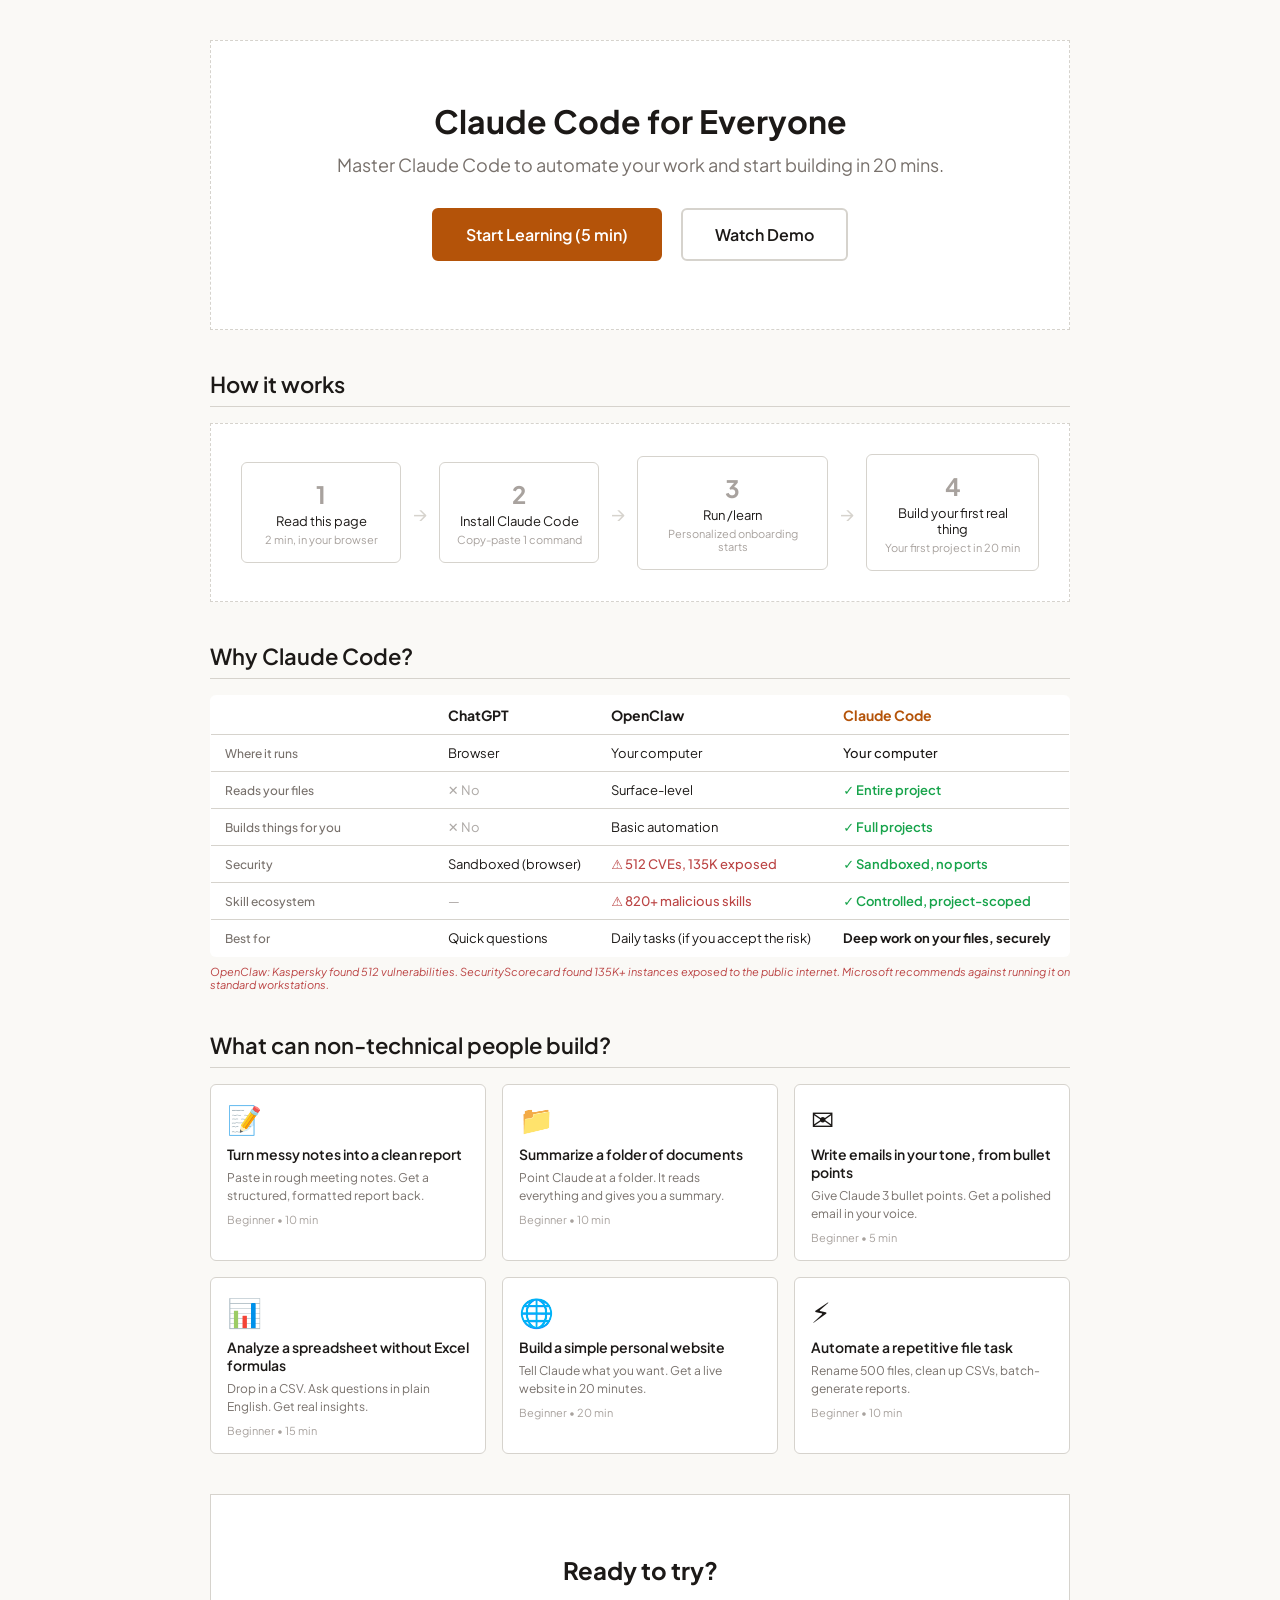
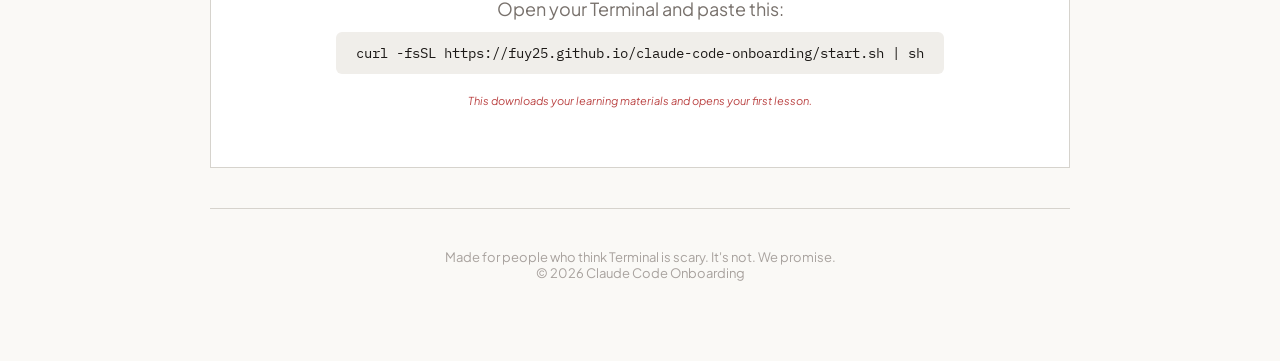
==== docs/index.html @ ec4ae543 "style(design): FINDING-004 — fix heading hierarchy h2→h3 Recipe card headings changed from h4 to h3 " ====
<!DOCTYPE html>
<html lang="en">
<head>
<meta charset="UTF-8">
<meta name="viewport" content="width=device-width, initial-scale=1.0">
<title>Claude Code Onboarding — Learn by Shipping</title>
<link rel="preconnect" href="https://fonts.googleapis.com">
<link rel="preconnect" href="https://fonts.gstatic.com" crossorigin>
<link href="https://fonts.googleapis.com/css2?family=Plus+Jakarta+Sans:wght@400;500;600;700&family=IBM+Plex+Mono:wght@400;500&display=swap" rel="stylesheet">
<style>
  /* Warm Wireframe — intentional sketch aesthetic with warm palette */
  * { margin: 0; padding: 0; box-sizing: border-box; }
  body { font-family: 'Plus Jakarta Sans', system-ui, sans-serif; color: #1c1917; background: #faf9f6; }
  .page { max-width: 900px; margin: 0 auto; padding: 40px 20px; }

  /* Hero */
  .hero { text-align: center; padding: 60px 20px; border: 1px dashed #d6d3cd; border-radius: 0; margin-bottom: 40px; background: #fff; }
  .hero h1 { font-size: 32px; font-weight: 700; margin-bottom: 12px; }
  .hero .subtitle { font-size: 18px; color: #78716c; margin-bottom: 24px; }
  .hero .cta { display: inline-block; padding: 14px 32px; border: 2px solid #d6d3cd; border-radius: 6px; font-size: 16px; font-weight: 600; text-decoration: none; color: #1c1917; margin: 8px; font-family: inherit; }
  .hero .cta.primary { background: #b45309; color: #fff; border-color: #b45309; }

  /* Sections */
  .section { margin-bottom: 40px; }
  .section h2 { font-size: 22px; font-weight: 600; margin-bottom: 16px; padding-bottom: 8px; border-bottom: 1px solid #d6d3cd; }

  /* Comparison table */
  .compare-table { width: 100%; border-collapse: collapse; background: #fff; border: 1px solid #d6d3cd; border-radius: 6px; overflow: hidden; margin-bottom: 8px; }
  .compare-table th, .compare-table td { padding: 10px 14px; text-align: left; font-size: 13px; border-bottom: 1px solid #d6d3cd; }
  .compare-table th { font-weight: 700; font-size: 14px; background: #fff; }
  .compare-table th:first-child, .compare-table td:first-child { color: #78716c; font-size: 12px; font-weight: 500; width: 26%; }
  .compare-table th:last-child { color: #b45309; }
  .compare-table td:last-child { font-weight: 500; }
  .compare-table tr:last-child td { border-bottom: none; }
  .compare-table .check { color: #16a34a; font-weight: 600; }
  .compare-table .cross { color: #78716c; opacity: 0.6; }
  .compare-table .warn { color: #bb4444; font-weight: 500; }

  /* Recipes */
  .recipes { display: grid; grid-template-columns: 1fr 1fr 1fr; gap: 16px; }
  .recipe { border: 1px solid #d6d3cd; border-radius: 6px; padding: 16px; background: #fff; }
  .recipe .icon { font-size: 28px; margin-bottom: 8px; }
  .recipe h3 { font-size: 14px; font-weight: 600; margin-bottom: 6px; }
  .recipe p { font-size: 12px; color: #78716c; line-height: 1.5; }
  .recipe .difficulty { font-size: 11px; color: #a8a29e; margin-top: 8px; }

  /* Flow diagram */
  .flow { display: flex; align-items: center; justify-content: center; gap: 12px; padding: 30px; border: 1px dashed #d6d3cd; background: #fff; margin-bottom: 24px; }
  .flow-step { text-align: center; padding: 16px; border: 1px solid #d6d3cd; border-radius: 6px; min-width: 160px; }
  .flow-step .num { font-size: 24px; font-weight: 700; color: #a8a29e; }
  .flow-step .label { font-size: 13px; margin-top: 4px; }
  .flow-step .detail { font-size: 11px; color: #a8a29e; margin-top: 4px; }
  .flow-arrow { font-size: 20px; color: #d6d3cd; }

  /* Footer */
  .footer { text-align: center; padding: 40px 20px; color: #a8a29e; font-size: 13px; border-top: 1px solid #d6d3cd; margin-top: 40px; }

  /* Annotation style */
  .annotation { font-size: 11px; color: #bb4444; font-style: italic; margin-top: 8px; }

  /* Code */
  .code-block { background: #f0eeea; padding: 12px 20px; border-radius: 6px; font-family: 'IBM Plex Mono', monospace; font-size: 14px; display: inline-block; margin: 12px 0; }

  /* Hover states */
  .hero .cta:hover { opacity: 0.85; }
  .hero .cta.primary:hover { background: #92400e; border-color: #92400e; }

  /* Responsive — tablet */
  @media (max-width: 768px) {
    .hero h1 { font-size: 28px; }
    .hero .subtitle { font-size: 16px; }
    .flow { flex-wrap: wrap; gap: 8px; padding: 20px; }
    .flow-step { min-width: 120px; flex: 1 1 40%; padding: 12px; }
    .flow-arrow { display: none; }
    .recipes { grid-template-columns: 1fr 1fr; }
    .compare-table th, .compare-table td { padding: 8px 10px; font-size: 12px; }
    .compare-table th:first-child, .compare-table td:first-child { font-size: 11px; }
    .code-block { font-size: 12px; padding: 10px 14px; word-break: break-all; }
  }

  /* Responsive — mobile */
  @media (max-width: 480px) {
    .page { padding: 20px 16px; }
    .hero { padding: 40px 16px; }
    .hero h1 { font-size: 24px; }
    .hero .subtitle { font-size: 15px; }
    .hero .cta { display: block; margin: 6px 0; }
    .flow-step { flex: 1 1 100%; min-width: unset; }
    .recipes { grid-template-columns: 1fr; }
    .compare-table th, .compare-table td { padding: 6px 8px; font-size: 11px; }
    .section h2 { font-size: 20px; }
    .code-block { display: block; font-size: 11px; overflow-x: auto; white-space: nowrap; }
  }
</style>
</head>
<body>
<div class="page">

  <!-- HERO -->
  <div class="hero">
    <h1>Claude Code for Everyone</h1>
    <div class="subtitle">Master Claude Code to automate your work and start building in 20 mins.</div>
    <a class="cta primary" href="#">Start Learning (5 min)</a>
    <a class="cta" href="#">Watch Demo</a>
  </div>

  <!-- USER FLOW -->
  <div class="section">
    <h2>How it works</h2>
    <div class="flow">
      <div class="flow-step">
        <div class="num">1</div>
        <div class="label">Read this page</div>
        <div class="detail">2 min, in your browser</div>
      </div>
      <div class="flow-arrow">&rarr;</div>
      <div class="flow-step">
        <div class="num">2</div>
        <div class="label">Install Claude Code</div>
        <div class="detail">Copy-paste 1 command</div>
      </div>
      <div class="flow-arrow">&rarr;</div>
      <div class="flow-step">
        <div class="num">3</div>
        <div class="label">Run /learn</div>
        <div class="detail">Personalized onboarding starts</div>
      </div>
      <div class="flow-arrow">&rarr;</div>
      <div class="flow-step">
        <div class="num">4</div>
        <div class="label">Build your first real thing</div>
        <div class="detail">Your first project in 20 min</div>
      </div>
    </div>
  </div>

  <!-- WHY CLAUDE CODE -->
  <div class="section">
    <h2>Why Claude Code?</h2>
    <table class="compare-table">
      <thead>
        <tr>
          <th></th>
          <th>ChatGPT</th>
          <th>OpenClaw</th>
          <th>Claude Code</th>
        </tr>
      </thead>
      <tbody>
        <tr>
          <td>Where it runs</td>
          <td>Browser</td>
          <td>Your computer</td>
          <td>Your computer</td>
        </tr>
        <tr>
          <td>Reads your files</td>
          <td><span class="cross">&#10005; No</span></td>
          <td>Surface-level</td>
          <td><span class="check">&#10003; Entire project</span></td>
        </tr>
        <tr>
          <td>Builds things for you</td>
          <td><span class="cross">&#10005; No</span></td>
          <td>Basic automation</td>
          <td><span class="check">&#10003; Full projects</span></td>
        </tr>
        <tr>
          <td>Security</td>
          <td>Sandboxed (browser)</td>
          <td><span class="warn">&#9888; 512 CVEs, 135K exposed</span></td>
          <td><span class="check">&#10003; Sandboxed, no ports</span></td>
        </tr>
        <tr>
          <td>Skill ecosystem</td>
          <td><span class="cross">&mdash;</span></td>
          <td><span class="warn">&#9888; 820+ malicious skills</span></td>
          <td><span class="check">&#10003; Controlled, project-scoped</span></td>
        </tr>
        <tr>
          <td>Best for</td>
          <td>Quick questions</td>
          <td>Daily tasks (if you accept the risk)</td>
          <td><strong>Deep work on your files, securely</strong></td>
        </tr>
      </tbody>
    </table>
    <p class="annotation">OpenClaw: Kaspersky found 512 vulnerabilities. SecurityScorecard found 135K+ instances exposed to the public internet. Microsoft recommends against running it on standard workstations.</p>
  </div>

  <!-- RECIPES / SAMPLE PROJECTS -->
  <div class="section">
    <h2>What can non-technical people build?</h2>
    <div class="recipes">
      <div class="recipe">
        <div class="icon">&#128221;</div>
        <h3>Turn messy notes into a clean report</h3>
        <p>Paste in rough meeting notes. Get a structured, formatted report back.</p>
        <div class="difficulty">Beginner &bull; 10 min</div>
      </div>
      <div class="recipe">
        <div class="icon">&#128193;</div>
        <h3>Summarize a folder of documents</h3>
        <p>Point Claude at a folder. It reads everything and gives you a summary.</p>
        <div class="difficulty">Beginner &bull; 10 min</div>
      </div>
      <div class="recipe">
        <div class="icon">&#9993;</div>
        <h3>Write emails in your tone, from bullet points</h3>
        <p>Give Claude 3 bullet points. Get a polished email in your voice.</p>
        <div class="difficulty">Beginner &bull; 5 min</div>
      </div>
      <div class="recipe">
        <div class="icon">&#128202;</div>
        <h3>Analyze a spreadsheet without Excel formulas</h3>
        <p>Drop in a CSV. Ask questions in plain English. Get real insights.</p>
        <div class="difficulty">Beginner &bull; 15 min</div>
      </div>
      <div class="recipe">
        <div class="icon">&#127760;</div>
        <h3>Build a simple personal website</h3>
        <p>Tell Claude what you want. Get a live website in 20 minutes.</p>
        <div class="difficulty">Beginner &bull; 20 min</div>
      </div>
      <div class="recipe">
        <div class="icon">&#9889;</div>
        <h3>Automate a repetitive file task</h3>
        <p>Rename 500 files, clean up CSVs, batch-generate reports.</p>
        <div class="difficulty">Beginner &bull; 10 min</div>
      </div>
    </div>
  </div>

  <!-- CTA bottom -->
  <div class="hero" style="border-style: solid; border-color: #d6d3cd;">
    <h1 style="font-size: 24px;">Ready to try?</h1>
    <div class="subtitle" style="margin-bottom: 0;">Open your Terminal and paste this:</div>
    <div class="code-block">curl -fsSL https://fuy25.github.io/claude-code-onboarding/start.sh | sh</div>
    <p class="annotation">This downloads your learning materials and opens your first lesson.</p>
  </div>

  <div class="footer">
    Made for people who think Terminal is scary. It's not. We promise.<br>
    &copy; 2026 Claude Code Onboarding
  </div>

</div>
</body>
</html>
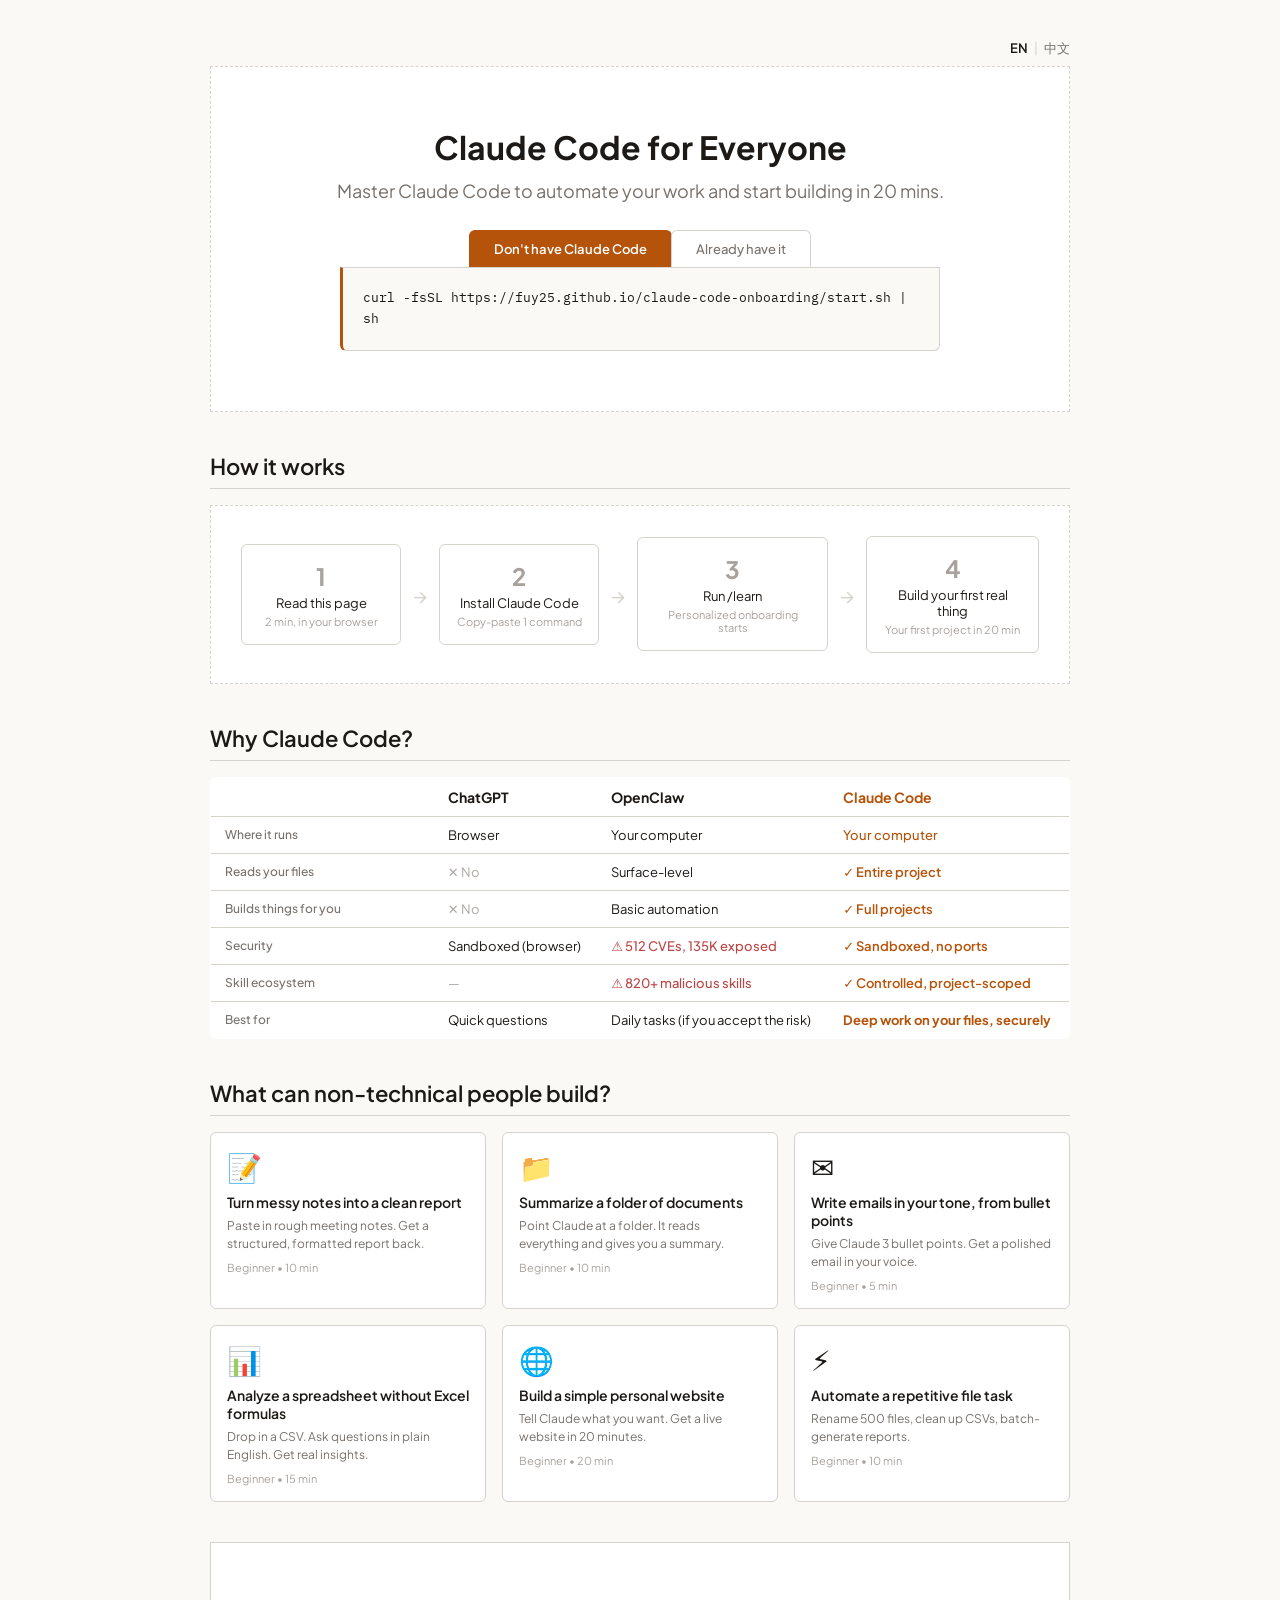
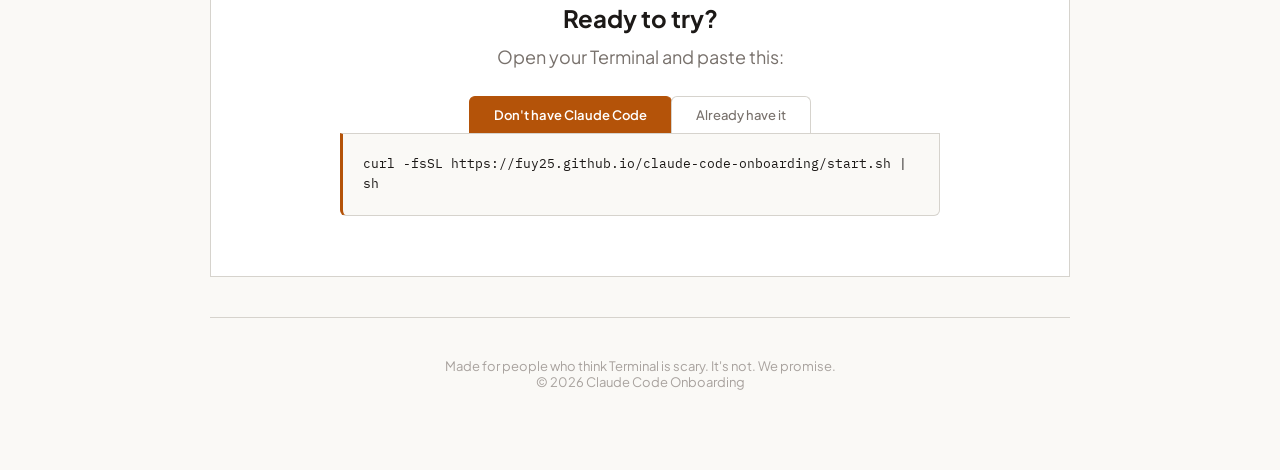
==== commit ae3f3f97: "feat: add curriculum skeleton, reference docs, and landing page updates - Add USER-FLOW.md: full cou" ====
--- a/docs/index.html
+++ b/docs/index.html
@@ -25,12 +25,13 @@
   .section h2 { font-size: 22px; font-weight: 600; margin-bottom: 16px; padding-bottom: 8px; border-bottom: 1px solid #d6d3cd; }
 
   /* Comparison table */
-  .compare-table { width: 100%; border-collapse: collapse; background: #fff; border: 1px solid #d6d3cd; border-radius: 6px; overflow: hidden; margin-bottom: 8px; }
+  .compare-table { width: 100%; border-collapse: collapse; background: #fff; border: 1px solid #d6d3cd; border-radius: 6px; overflow: hidden; margin-bottom: 8px; font-family: inherit; }
   .compare-table th, .compare-table td { padding: 10px 14px; text-align: left; font-size: 13px; border-bottom: 1px solid #d6d3cd; }
   .compare-table th { font-weight: 700; font-size: 14px; background: #fff; }
   .compare-table th:first-child, .compare-table td:first-child { color: #78716c; font-size: 12px; font-weight: 500; width: 26%; }
   .compare-table th:last-child { color: #b45309; }
-  .compare-table td:last-child { font-weight: 500; }
+  .compare-table td:last-child { font-weight: 500; color: #b45309; }
+  .compare-table td:last-child .check { color: #b45309; }
   .compare-table tr:last-child td { border-bottom: none; }
   .compare-table .check { color: #16a34a; font-weight: 600; }
   .compare-table .cross { color: #78716c; opacity: 0.6; }
@@ -55,11 +56,27 @@
   /* Footer */
   .footer { text-align: center; padding: 40px 20px; color: #a8a29e; font-size: 13px; border-top: 1px solid #d6d3cd; margin-top: 40px; }
 
-  /* Annotation style */
-  .annotation { font-size: 11px; color: #bb4444; font-style: italic; margin-top: 8px; }
-
   /* Code */
   .code-block { background: #f0eeea; padding: 12px 20px; border-radius: 6px; font-family: 'IBM Plex Mono', monospace; font-size: 14px; display: inline-block; margin: 12px 0; }
+
+  /* Language switch */
+  .lang-switch { text-align: right; margin-bottom: 8px; font-size: 13px; }
+  .lang-switch a { color: #78716c; text-decoration: none; font-weight: 500; }
+  .lang-switch a:hover { color: #1c1917; }
+  .lang-switch .active { color: #1c1917; font-weight: 600; }
+  .lang-switch .sep { color: #d6d3cd; margin: 0 6px; }
+
+  /* Tab switcher */
+  .install-switcher { margin-top: 28px; max-width: 600px; margin-left: auto; margin-right: auto; }
+  .install-tabs { display: flex; justify-content: center; gap: 0; margin-bottom: 0; }
+  .install-tab { padding: 10px 24px; font-size: 13px; font-weight: 500; color: #78716c; background: transparent; border: 1px solid #d6d3cd; border-bottom: none; border-radius: 6px 6px 0 0; cursor: pointer; font-family: inherit; transition: background 0.15s, color 0.15s, border-color 0.15s; }
+  .install-tab:first-child { margin-right: -1px; }
+  .install-tab.active { background: #b45309; color: #fff; font-weight: 600; border-color: #b45309; }
+  .install-tab:not(.active):hover { color: #1c1917; background: #f5f4f1; }
+  .install-panel { display: none; background: #faf9f6; border: 1px solid #d6d3cd; border-left: 3px solid #b45309; border-radius: 0 0 6px 6px; padding: 16px 20px; text-align: left; }
+  .install-panel.active { display: block; }
+  .install-panel .code-copy { font-family: 'IBM Plex Mono', monospace; font-size: 13px; word-break: break-all; cursor: pointer; line-height: 1.6; padding: 4px 0; }
+  .install-panel .code-copy:hover { color: #b45309; }
 
   /* Hover states */
   .hero .cta:hover { opacity: 0.85; }
@@ -76,6 +93,8 @@
     .compare-table th, .compare-table td { padding: 8px 10px; font-size: 12px; }
     .compare-table th:first-child, .compare-table td:first-child { font-size: 11px; }
     .code-block { font-size: 12px; padding: 10px 14px; word-break: break-all; }
+    .install-panel .code-copy { font-size: 12px; }
+    .install-tab { padding: 8px 16px; font-size: 12px; }
   }
 
   /* Responsive — mobile */
@@ -85,6 +104,8 @@
     .hero h1 { font-size: 24px; }
     .hero .subtitle { font-size: 15px; }
     .hero .cta { display: block; margin: 6px 0; }
+    .install-panel .code-copy { font-size: 11px; }
+    .install-tab { padding: 8px 12px; font-size: 11px; }
     .flow-step { flex: 1 1 100%; min-width: unset; }
     .recipes { grid-template-columns: 1fr; }
     .compare-table th, .compare-table td { padding: 6px 8px; font-size: 11px; }
@@ -96,12 +117,27 @@
 <body>
 <div class="page">
 
+  <!-- LANGUAGE SWITCH -->
+  <div class="lang-switch">
+    <span class="active">EN</span><span class="sep">|</span><a href="#">中文</a>
+  </div>
+
   <!-- HERO -->
   <div class="hero">
     <h1>Claude Code for Everyone</h1>
     <div class="subtitle">Master Claude Code to automate your work and start building in 20 mins.</div>
-    <a class="cta primary" href="#">Start Learning (5 min)</a>
-    <a class="cta" href="#">Watch Demo</a>
+    <div class="install-switcher">
+      <div class="install-tabs">
+        <button class="install-tab active" onclick="switchTab(this, 'new')">Don't have Claude Code</button>
+        <button class="install-tab" onclick="switchTab(this, 'existing')">Already have it</button>
+      </div>
+      <div class="install-panel active" id="panel-new">
+        <div class="code-copy" onclick="copyCmd(this)">curl -fsSL https://fuy25.github.io/claude-code-onboarding/start.sh | sh</div>
+      </div>
+      <div class="install-panel" id="panel-existing">
+        <div class="code-copy" onclick="copyCmd(this)">git clone https://github.com/FUY25/claude-code-onboarding.git && cd claude-code-onboarding && claude</div>
+      </div>
+    </div>
   </div>
 
   <!-- USER FLOW -->
@@ -185,7 +221,6 @@
         </tr>
       </tbody>
     </table>
-    <p class="annotation">OpenClaw: Kaspersky found 512 vulnerabilities. SecurityScorecard found 135K+ instances exposed to the public internet. Microsoft recommends against running it on standard workstations.</p>
   </div>
 
   <!-- RECIPES / SAMPLE PROJECTS -->
@@ -235,8 +270,18 @@
   <div class="hero" style="border-style: solid; border-color: #d6d3cd;">
     <h1 style="font-size: 24px;">Ready to try?</h1>
     <div class="subtitle" style="margin-bottom: 0;">Open your Terminal and paste this:</div>
-    <div class="code-block">curl -fsSL https://fuy25.github.io/claude-code-onboarding/start.sh | sh</div>
-    <p class="annotation">This downloads your learning materials and opens your first lesson.</p>
+    <div class="install-switcher">
+      <div class="install-tabs">
+        <button class="install-tab active" onclick="switchTab(this, 'new2')">Don't have Claude Code</button>
+        <button class="install-tab" onclick="switchTab(this, 'existing2')">Already have it</button>
+      </div>
+      <div class="install-panel active" id="panel-new2">
+        <div class="code-copy" onclick="copyCmd(this)">curl -fsSL https://fuy25.github.io/claude-code-onboarding/start.sh | sh</div>
+      </div>
+      <div class="install-panel" id="panel-existing2">
+        <div class="code-copy" onclick="copyCmd(this)">git clone https://github.com/FUY25/claude-code-onboarding.git && cd claude-code-onboarding && claude</div>
+      </div>
+    </div>
   </div>
 
   <div class="footer">
@@ -245,5 +290,24 @@
   </div>
 
 </div>
+<script>
+function switchTab(btn, panelId) {
+  var tabs = btn.parentElement;
+  var switcher = tabs.parentElement;
+  var btns = tabs.querySelectorAll('.install-tab');
+  var panels = switcher.querySelectorAll('.install-panel');
+  for (var i = 0; i < btns.length; i++) btns[i].classList.remove('active');
+  for (var i = 0; i < panels.length; i++) panels[i].classList.remove('active');
+  btn.classList.add('active');
+  document.getElementById('panel-' + panelId).classList.add('active');
+}
+function copyCmd(el) {
+  navigator.clipboard.writeText(el.textContent);
+  var orig = el.textContent;
+  el.textContent = 'Copied!';
+  el.style.color = '#16a34a';
+  setTimeout(function() { el.textContent = orig; el.style.color = ''; }, 1500);
+}
+</script>
 </body>
 </html>
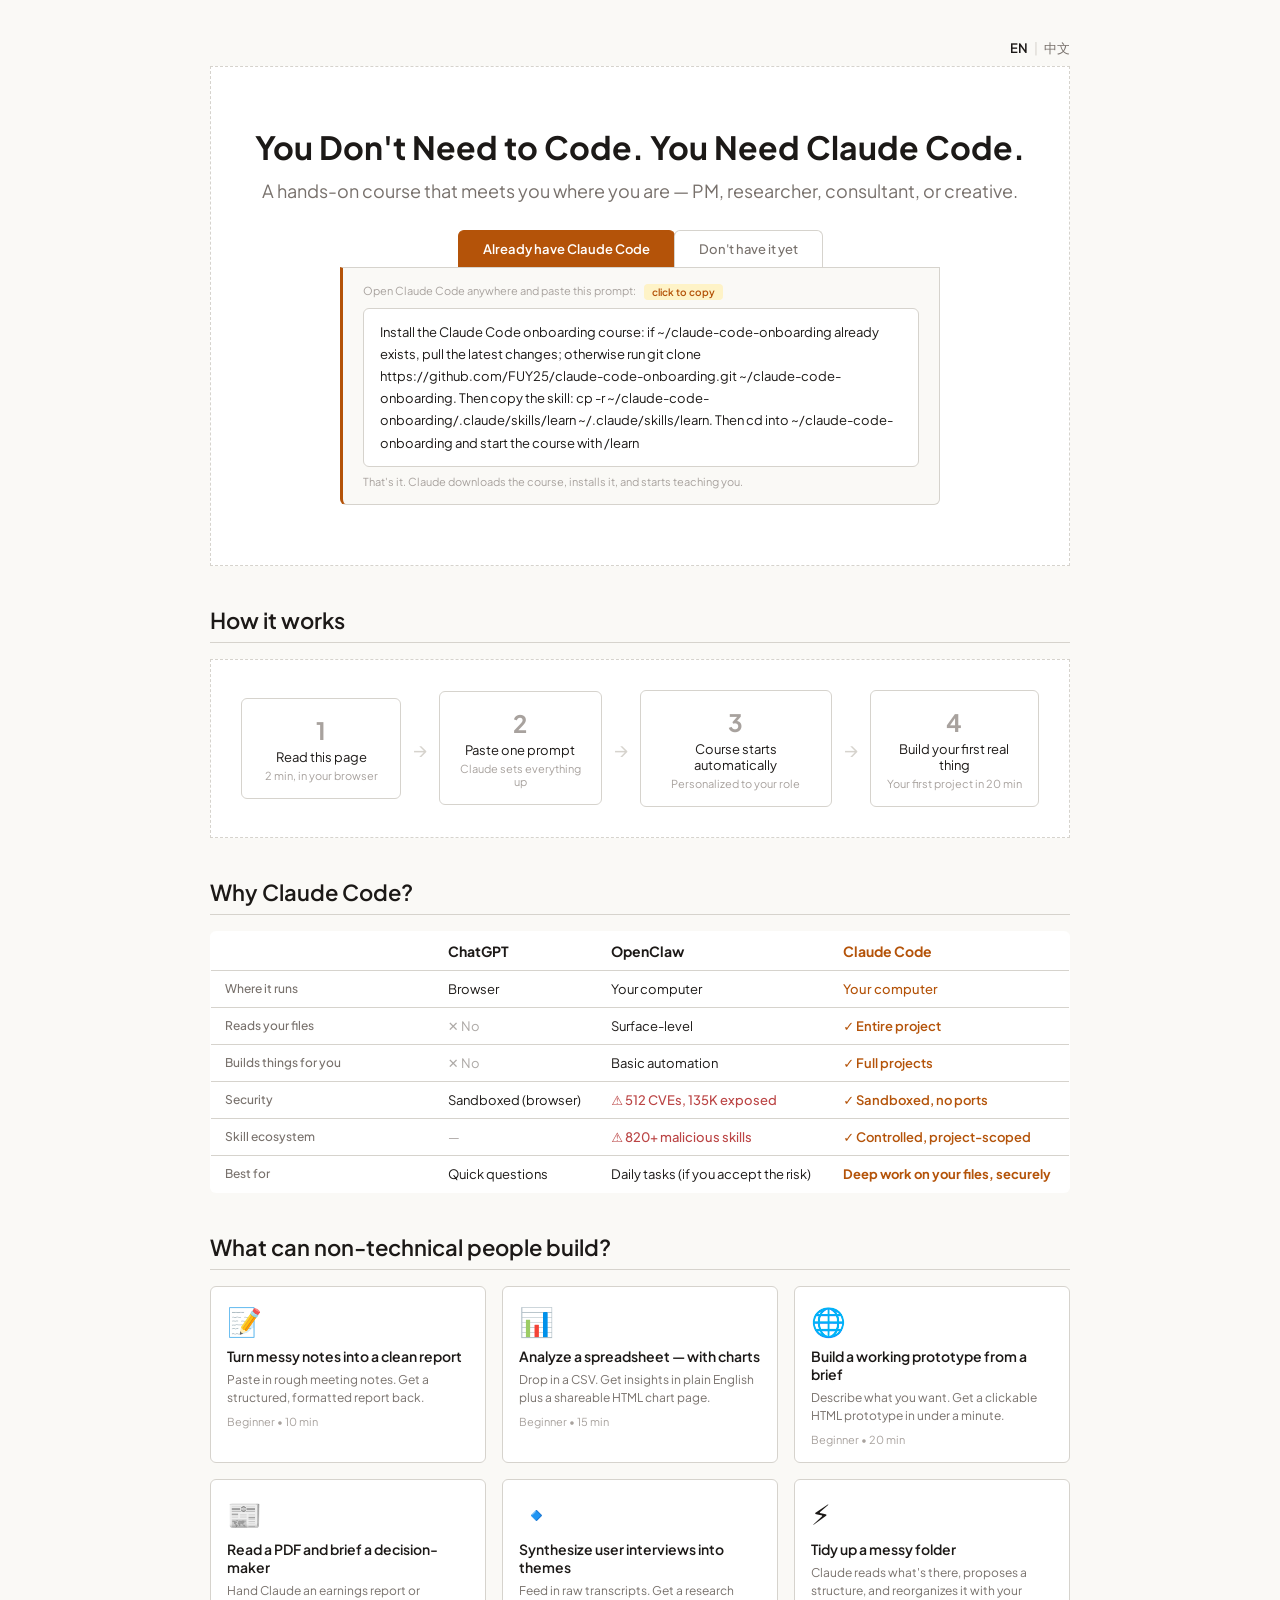
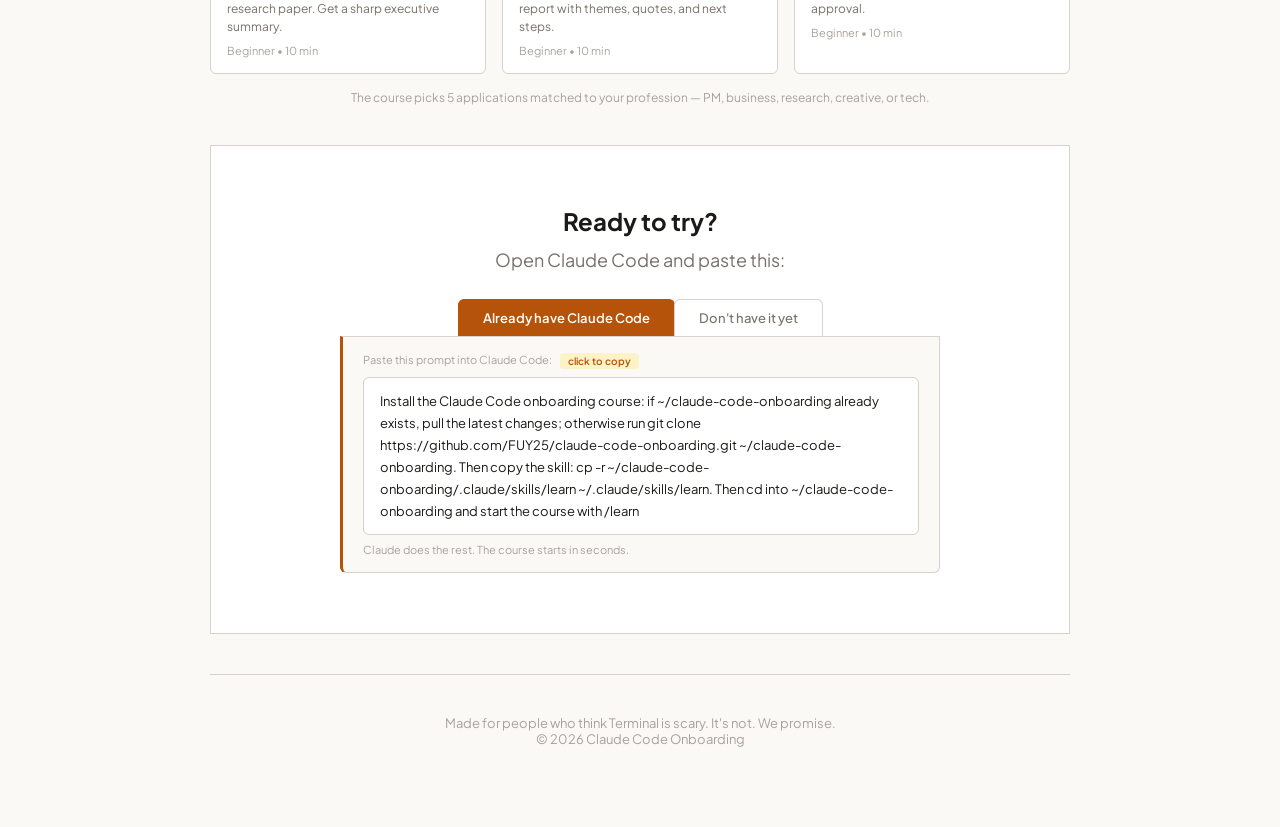
==== commit 259d2357: "fix: pre-manual-test fixes — paths, install prompt, data, jargon - Fix lesson file paths in SKILL.md" ====
--- a/docs/index.html
+++ b/docs/index.html
@@ -77,6 +77,14 @@
   .install-panel.active { display: block; }
   .install-panel .code-copy { font-family: 'IBM Plex Mono', monospace; font-size: 13px; word-break: break-all; cursor: pointer; line-height: 1.6; padding: 4px 0; }
   .install-panel .code-copy:hover { color: #b45309; }
+
+  /* Prompt-as-installer style */
+  .prompt-copy { font-family: 'Plus Jakarta Sans', system-ui, sans-serif; font-size: 13px; line-height: 1.7; color: #1c1917; cursor: pointer; padding: 12px 16px; background: #fff; border: 1px solid #d6d3cd; border-radius: 6px; text-align: left; position: relative; }
+  .prompt-copy:hover { border-color: #b45309; }
+  .prompt-copy::before { content: ''; position: absolute; top: 0; left: 0; right: 0; bottom: 0; border-radius: 6px; pointer-events: none; }
+  .prompt-label { font-size: 11px; color: #a8a29e; margin-bottom: 8px; text-align: left; }
+  .prompt-hint { font-size: 11px; color: #a8a29e; margin-top: 8px; text-align: left; }
+  .copy-badge { display: inline-block; font-size: 10px; font-weight: 600; color: #b45309; background: #fef3c7; padding: 2px 8px; border-radius: 4px; margin-left: 6px; vertical-align: middle; }
 
   /* Hover states */
   .hero .cta:hover { opacity: 0.85; }
@@ -119,23 +127,27 @@
 
   <!-- LANGUAGE SWITCH -->
   <div class="lang-switch">
-    <span class="active">EN</span><span class="sep">|</span><a href="#">中文</a>
+    <span class="active">EN</span><span class="sep">|</span><a href="zh.html">中文</a>
   </div>
 
   <!-- HERO -->
   <div class="hero">
-    <h1>Claude Code for Everyone</h1>
-    <div class="subtitle">Master Claude Code to automate your work and start building in 20 mins.</div>
+    <h1>You Don't Need to Code. You Need Claude Code.</h1>
+    <div class="subtitle">A hands-on course that meets you where you are — PM, researcher, consultant, or creative.</div>
     <div class="install-switcher">
       <div class="install-tabs">
-        <button class="install-tab active" onclick="switchTab(this, 'new')">Don't have Claude Code</button>
-        <button class="install-tab" onclick="switchTab(this, 'existing')">Already have it</button>
-      </div>
-      <div class="install-panel active" id="panel-new">
-        <div class="code-copy" onclick="copyCmd(this)">curl -fsSL https://fuy25.github.io/claude-code-onboarding/start.sh | sh</div>
-      </div>
-      <div class="install-panel" id="panel-existing">
-        <div class="code-copy" onclick="copyCmd(this)">git clone https://github.com/FUY25/claude-code-onboarding.git && cd claude-code-onboarding && claude</div>
+        <button class="install-tab active" onclick="switchTab(this, 'existing')">Already have Claude Code</button>
+        <button class="install-tab" onclick="switchTab(this, 'new')">Don't have it yet</button>
+      </div>
+      <div class="install-panel active" id="panel-existing">
+        <div class="prompt-label">Open Claude Code anywhere and paste this prompt: <span class="copy-badge">click to copy</span></div>
+        <div class="prompt-copy" onclick="copyCmd(this)">Install the Claude Code onboarding course: if ~/claude-code-onboarding already exists, pull the latest changes; otherwise run git clone https://github.com/FUY25/claude-code-onboarding.git ~/claude-code-onboarding. Then copy the skill: cp -r ~/claude-code-onboarding/.claude/skills/learn ~/.claude/skills/learn. Then cd into ~/claude-code-onboarding and start the course with /learn</div>
+        <div class="prompt-hint">That's it. Claude downloads the course, installs it, and starts teaching you.</div>
+      </div>
+      <div class="install-panel" id="panel-new">
+        <div style="font-size:13px;color:#78716c;margin-bottom:10px;">First, install Claude Code — it takes about 5 minutes.</div>
+        <a href="https://docs.anthropic.com/en/docs/claude-code/setup" target="_blank" rel="noopener" style="display:inline-block;padding:10px 20px;background:#b45309;color:#fff;border-radius:6px;font-size:13px;font-weight:600;text-decoration:none;font-family:inherit;">Install Claude Code &rarr;</a>
+        <div style="font-size:11px;color:#a8a29e;margin-top:10px;">Once installed, come back and use the "Already have Claude Code" tab.</div>
       </div>
     </div>
   </div>
@@ -152,14 +164,14 @@
       <div class="flow-arrow">&rarr;</div>
       <div class="flow-step">
         <div class="num">2</div>
-        <div class="label">Install Claude Code</div>
-        <div class="detail">Copy-paste 1 command</div>
+        <div class="label">Paste one prompt</div>
+        <div class="detail">Claude sets everything up</div>
       </div>
       <div class="flow-arrow">&rarr;</div>
       <div class="flow-step">
         <div class="num">3</div>
-        <div class="label">Run /learn</div>
-        <div class="detail">Personalized onboarding starts</div>
+        <div class="label">Course starts automatically</div>
+        <div class="detail">Personalized to your role</div>
       </div>
       <div class="flow-arrow">&rarr;</div>
       <div class="flow-step">
@@ -234,52 +246,57 @@
         <div class="difficulty">Beginner &bull; 10 min</div>
       </div>
       <div class="recipe">
-        <div class="icon">&#128193;</div>
-        <h3>Summarize a folder of documents</h3>
-        <p>Point Claude at a folder. It reads everything and gives you a summary.</p>
+        <div class="icon">&#128202;</div>
+        <h3>Analyze a spreadsheet — with charts</h3>
+        <p>Drop in a CSV. Get insights in plain English plus a shareable HTML chart page.</p>
+        <div class="difficulty">Beginner &bull; 15 min</div>
+      </div>
+      <div class="recipe">
+        <div class="icon">&#127760;</div>
+        <h3>Build a working prototype from a brief</h3>
+        <p>Describe what you want. Get a clickable HTML prototype in under a minute.</p>
+        <div class="difficulty">Beginner &bull; 20 min</div>
+      </div>
+      <div class="recipe">
+        <div class="icon">&#128240;</div>
+        <h3>Read a PDF and brief a decision-maker</h3>
+        <p>Hand Claude an earnings report or research paper. Get a sharp executive summary.</p>
         <div class="difficulty">Beginner &bull; 10 min</div>
       </div>
       <div class="recipe">
-        <div class="icon">&#9993;</div>
-        <h3>Write emails in your tone, from bullet points</h3>
-        <p>Give Claude 3 bullet points. Get a polished email in your voice.</p>
-        <div class="difficulty">Beginner &bull; 5 min</div>
-      </div>
-      <div class="recipe">
-        <div class="icon">&#128202;</div>
-        <h3>Analyze a spreadsheet without Excel formulas</h3>
-        <p>Drop in a CSV. Ask questions in plain English. Get real insights.</p>
-        <div class="difficulty">Beginner &bull; 15 min</div>
-      </div>
-      <div class="recipe">
-        <div class="icon">&#127760;</div>
-        <h3>Build a simple personal website</h3>
-        <p>Tell Claude what you want. Get a live website in 20 minutes.</p>
-        <div class="difficulty">Beginner &bull; 20 min</div>
+        <div class="icon">&#128313;</div>
+        <h3>Synthesize user interviews into themes</h3>
+        <p>Feed in raw transcripts. Get a research report with themes, quotes, and next steps.</p>
+        <div class="difficulty">Beginner &bull; 10 min</div>
       </div>
       <div class="recipe">
         <div class="icon">&#9889;</div>
-        <h3>Automate a repetitive file task</h3>
-        <p>Rename 500 files, clean up CSVs, batch-generate reports.</p>
+        <h3>Tidy up a messy folder</h3>
+        <p>Claude reads what's there, proposes a structure, and reorganizes it with your approval.</p>
         <div class="difficulty">Beginner &bull; 10 min</div>
       </div>
     </div>
+    <p style="font-size:12px;color:#a8a29e;margin-top:16px;text-align:center;">The course picks 5 applications matched to your profession — PM, business, research, creative, or tech.</p>
   </div>
 
   <!-- CTA bottom -->
   <div class="hero" style="border-style: solid; border-color: #d6d3cd;">
     <h1 style="font-size: 24px;">Ready to try?</h1>
-    <div class="subtitle" style="margin-bottom: 0;">Open your Terminal and paste this:</div>
+    <div class="subtitle" style="margin-bottom: 0;">Open Claude Code and paste this:</div>
     <div class="install-switcher">
       <div class="install-tabs">
-        <button class="install-tab active" onclick="switchTab(this, 'new2')">Don't have Claude Code</button>
-        <button class="install-tab" onclick="switchTab(this, 'existing2')">Already have it</button>
-      </div>
-      <div class="install-panel active" id="panel-new2">
-        <div class="code-copy" onclick="copyCmd(this)">curl -fsSL https://fuy25.github.io/claude-code-onboarding/start.sh | sh</div>
-      </div>
-      <div class="install-panel" id="panel-existing2">
-        <div class="code-copy" onclick="copyCmd(this)">git clone https://github.com/FUY25/claude-code-onboarding.git && cd claude-code-onboarding && claude</div>
+        <button class="install-tab active" onclick="switchTab(this, 'existing2')">Already have Claude Code</button>
+        <button class="install-tab" onclick="switchTab(this, 'new2')">Don't have it yet</button>
+      </div>
+      <div class="install-panel active" id="panel-existing2">
+        <div class="prompt-label">Paste this prompt into Claude Code: <span class="copy-badge">click to copy</span></div>
+        <div class="prompt-copy" onclick="copyCmd(this)">Install the Claude Code onboarding course: if ~/claude-code-onboarding already exists, pull the latest changes; otherwise run git clone https://github.com/FUY25/claude-code-onboarding.git ~/claude-code-onboarding. Then copy the skill: cp -r ~/claude-code-onboarding/.claude/skills/learn ~/.claude/skills/learn. Then cd into ~/claude-code-onboarding and start the course with /learn</div>
+        <div class="prompt-hint">Claude does the rest. The course starts in seconds.</div>
+      </div>
+      <div class="install-panel" id="panel-new2">
+        <div style="font-size:13px;color:#78716c;margin-bottom:10px;">First, install Claude Code — it takes about 5 minutes.</div>
+        <a href="https://docs.anthropic.com/en/docs/claude-code/setup" target="_blank" rel="noopener" style="display:inline-block;padding:10px 20px;background:#b45309;color:#fff;border-radius:6px;font-size:13px;font-weight:600;text-decoration:none;font-family:inherit;">Install Claude Code &rarr;</a>
+        <div style="font-size:11px;color:#a8a29e;margin-top:10px;">Once installed, come back and use the "Already have Claude Code" tab.</div>
       </div>
     </div>
   </div>
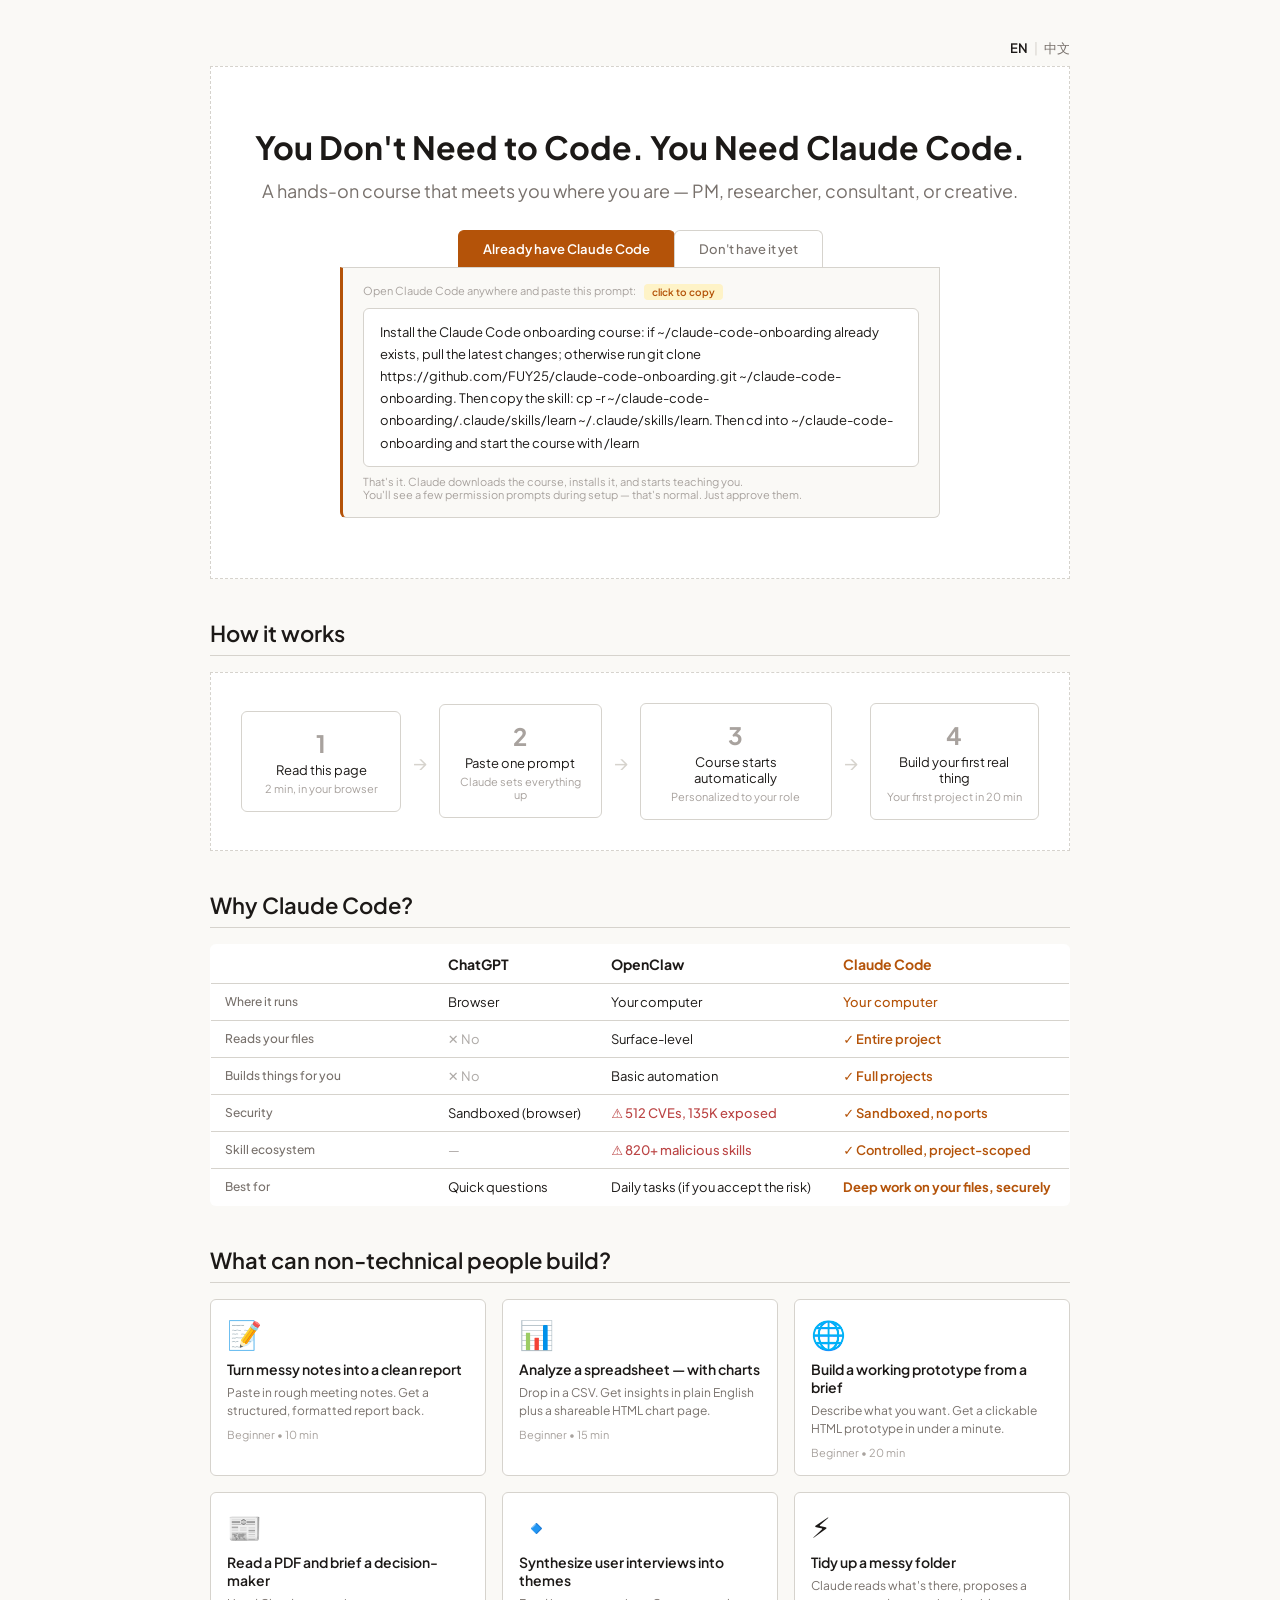
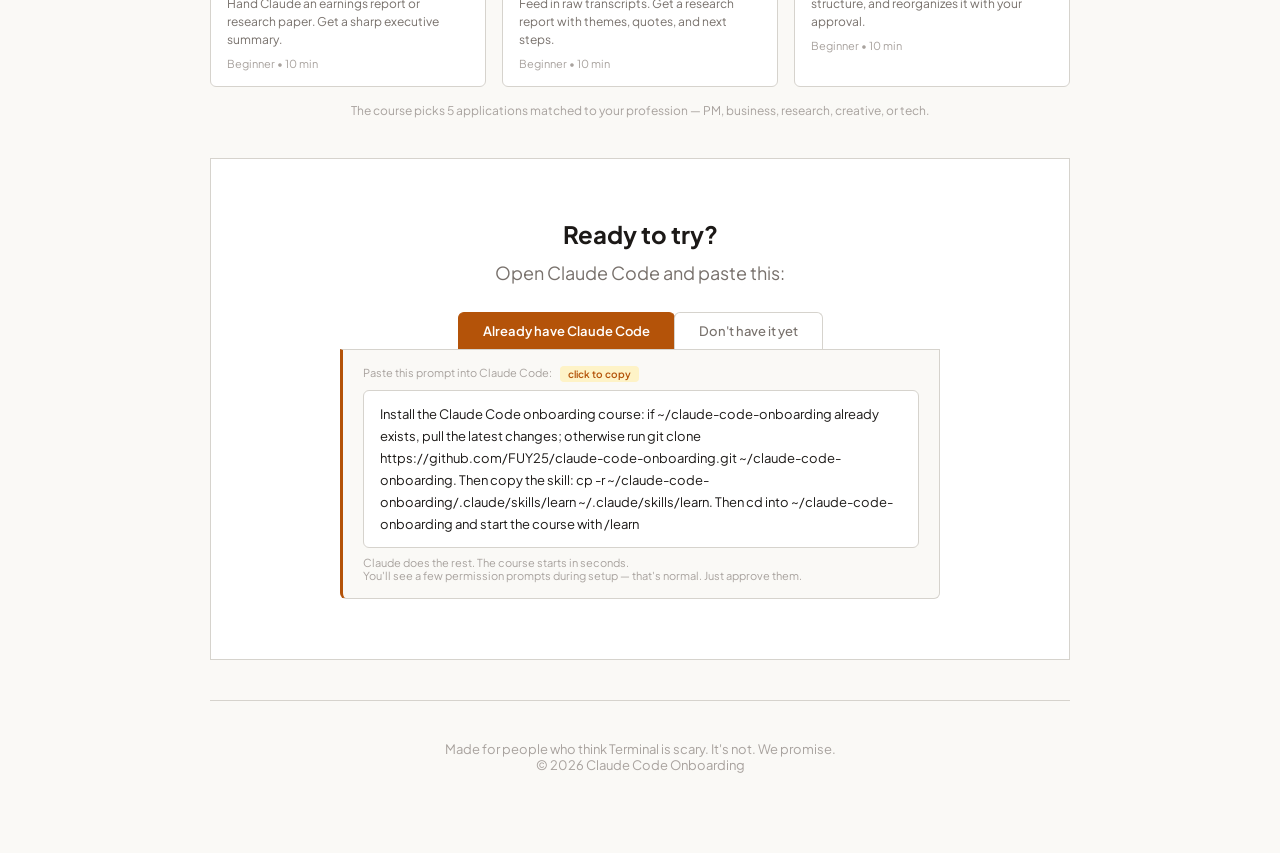
==== commit e1f71ece: "fix: use AskUserQuestion for all choices, add permission reassurance - Add global rule: always use A" ====
--- a/docs/index.html
+++ b/docs/index.html
@@ -142,7 +142,7 @@
       <div class="install-panel active" id="panel-existing">
         <div class="prompt-label">Open Claude Code anywhere and paste this prompt: <span class="copy-badge">click to copy</span></div>
         <div class="prompt-copy" onclick="copyCmd(this)">Install the Claude Code onboarding course: if ~/claude-code-onboarding already exists, pull the latest changes; otherwise run git clone https://github.com/FUY25/claude-code-onboarding.git ~/claude-code-onboarding. Then copy the skill: cp -r ~/claude-code-onboarding/.claude/skills/learn ~/.claude/skills/learn. Then cd into ~/claude-code-onboarding and start the course with /learn</div>
-        <div class="prompt-hint">That's it. Claude downloads the course, installs it, and starts teaching you.</div>
+        <div class="prompt-hint">That's it. Claude downloads the course, installs it, and starts teaching you.<br><span style="color:#a8a29e;">You'll see a few permission prompts during setup — that's normal. Just approve them.</span></div>
       </div>
       <div class="install-panel" id="panel-new">
         <div style="font-size:13px;color:#78716c;margin-bottom:10px;">First, install Claude Code — it takes about 5 minutes.</div>
@@ -291,7 +291,7 @@
       <div class="install-panel active" id="panel-existing2">
         <div class="prompt-label">Paste this prompt into Claude Code: <span class="copy-badge">click to copy</span></div>
         <div class="prompt-copy" onclick="copyCmd(this)">Install the Claude Code onboarding course: if ~/claude-code-onboarding already exists, pull the latest changes; otherwise run git clone https://github.com/FUY25/claude-code-onboarding.git ~/claude-code-onboarding. Then copy the skill: cp -r ~/claude-code-onboarding/.claude/skills/learn ~/.claude/skills/learn. Then cd into ~/claude-code-onboarding and start the course with /learn</div>
-        <div class="prompt-hint">Claude does the rest. The course starts in seconds.</div>
+        <div class="prompt-hint">Claude does the rest. The course starts in seconds.<br><span style="color:#a8a29e;">You'll see a few permission prompts during setup — that's normal. Just approve them.</span></div>
       </div>
       <div class="install-panel" id="panel-new2">
         <div style="font-size:13px;color:#78716c;margin-bottom:10px;">First, install Claude Code — it takes about 5 minutes.</div>
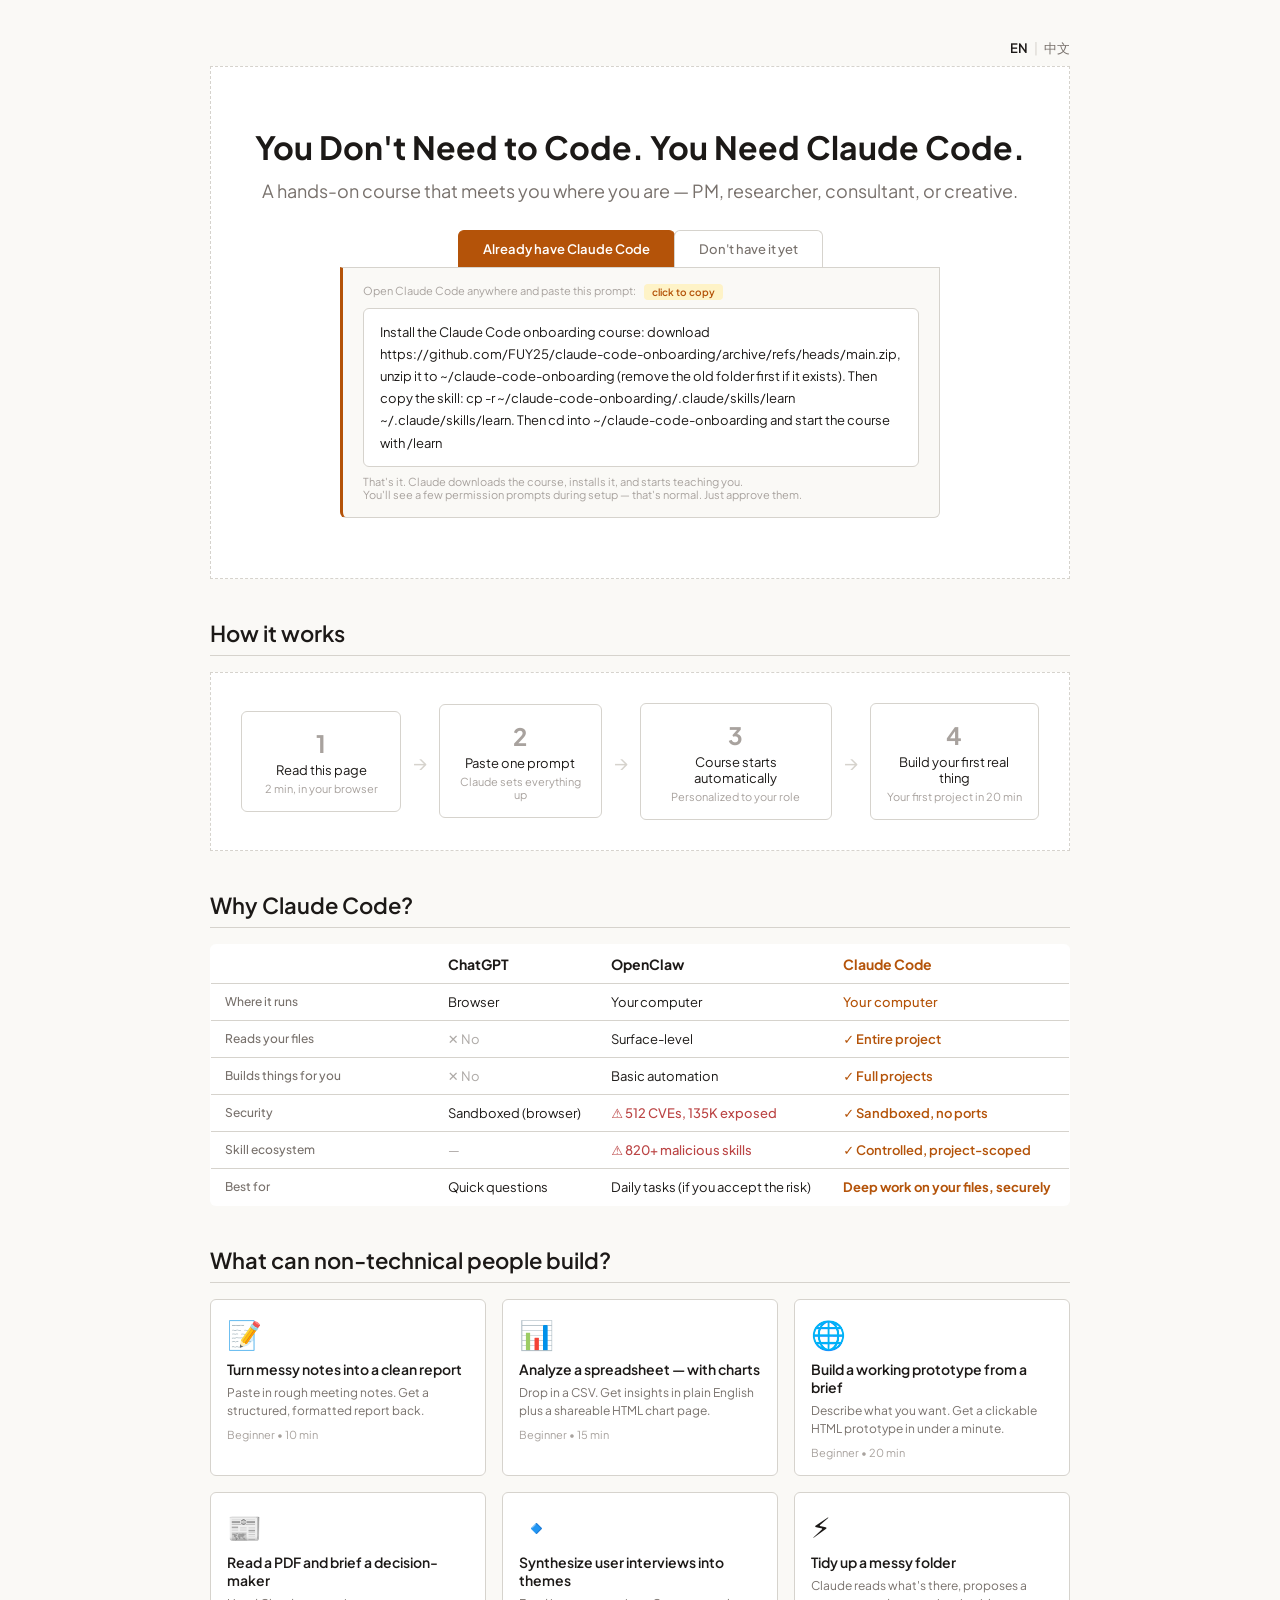
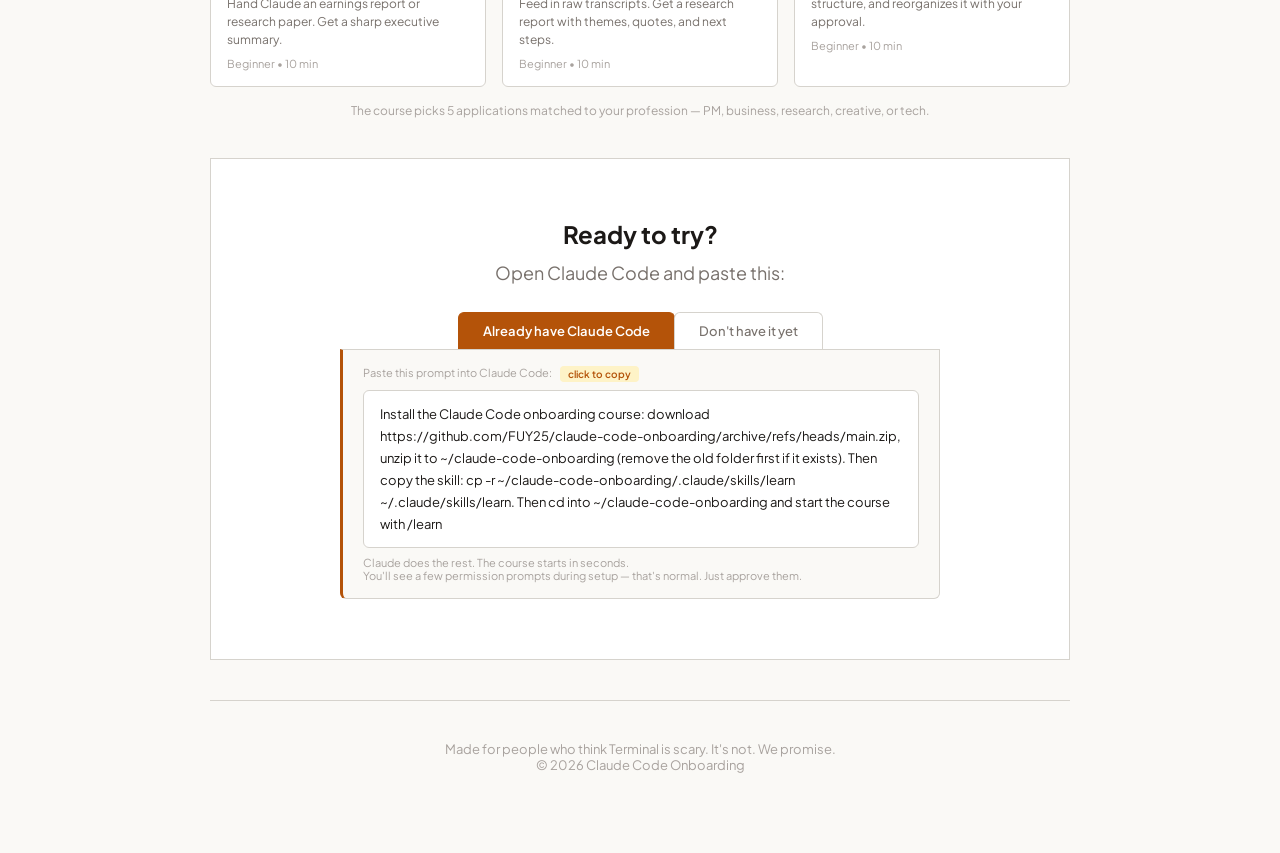
==== commit d4a58afb: "feat: improve teaching clarity, Chinese pedagogy, and application UX - Add Chinese pedagogical adapt" ====
--- a/docs/index.html
+++ b/docs/index.html
@@ -141,7 +141,7 @@
       </div>
       <div class="install-panel active" id="panel-existing">
         <div class="prompt-label">Open Claude Code anywhere and paste this prompt: <span class="copy-badge">click to copy</span></div>
-        <div class="prompt-copy" onclick="copyCmd(this)">Install the Claude Code onboarding course: if ~/claude-code-onboarding already exists, pull the latest changes; otherwise run git clone https://github.com/FUY25/claude-code-onboarding.git ~/claude-code-onboarding. Then copy the skill: cp -r ~/claude-code-onboarding/.claude/skills/learn ~/.claude/skills/learn. Then cd into ~/claude-code-onboarding and start the course with /learn</div>
+        <div class="prompt-copy" onclick="copyCmd(this)">Install the Claude Code onboarding course: download https://github.com/FUY25/claude-code-onboarding/archive/refs/heads/main.zip, unzip it to ~/claude-code-onboarding (remove the old folder first if it exists). Then copy the skill: cp -r ~/claude-code-onboarding/.claude/skills/learn ~/.claude/skills/learn. Then cd into ~/claude-code-onboarding and start the course with /learn</div>
         <div class="prompt-hint">That's it. Claude downloads the course, installs it, and starts teaching you.<br><span style="color:#a8a29e;">You'll see a few permission prompts during setup — that's normal. Just approve them.</span></div>
       </div>
       <div class="install-panel" id="panel-new">
@@ -290,7 +290,7 @@
       </div>
       <div class="install-panel active" id="panel-existing2">
         <div class="prompt-label">Paste this prompt into Claude Code: <span class="copy-badge">click to copy</span></div>
-        <div class="prompt-copy" onclick="copyCmd(this)">Install the Claude Code onboarding course: if ~/claude-code-onboarding already exists, pull the latest changes; otherwise run git clone https://github.com/FUY25/claude-code-onboarding.git ~/claude-code-onboarding. Then copy the skill: cp -r ~/claude-code-onboarding/.claude/skills/learn ~/.claude/skills/learn. Then cd into ~/claude-code-onboarding and start the course with /learn</div>
+        <div class="prompt-copy" onclick="copyCmd(this)">Install the Claude Code onboarding course: download https://github.com/FUY25/claude-code-onboarding/archive/refs/heads/main.zip, unzip it to ~/claude-code-onboarding (remove the old folder first if it exists). Then copy the skill: cp -r ~/claude-code-onboarding/.claude/skills/learn ~/.claude/skills/learn. Then cd into ~/claude-code-onboarding and start the course with /learn</div>
         <div class="prompt-hint">Claude does the rest. The course starts in seconds.<br><span style="color:#a8a29e;">You'll see a few permission prompts during setup — that's normal. Just approve them.</span></div>
       </div>
       <div class="install-panel" id="panel-new2">
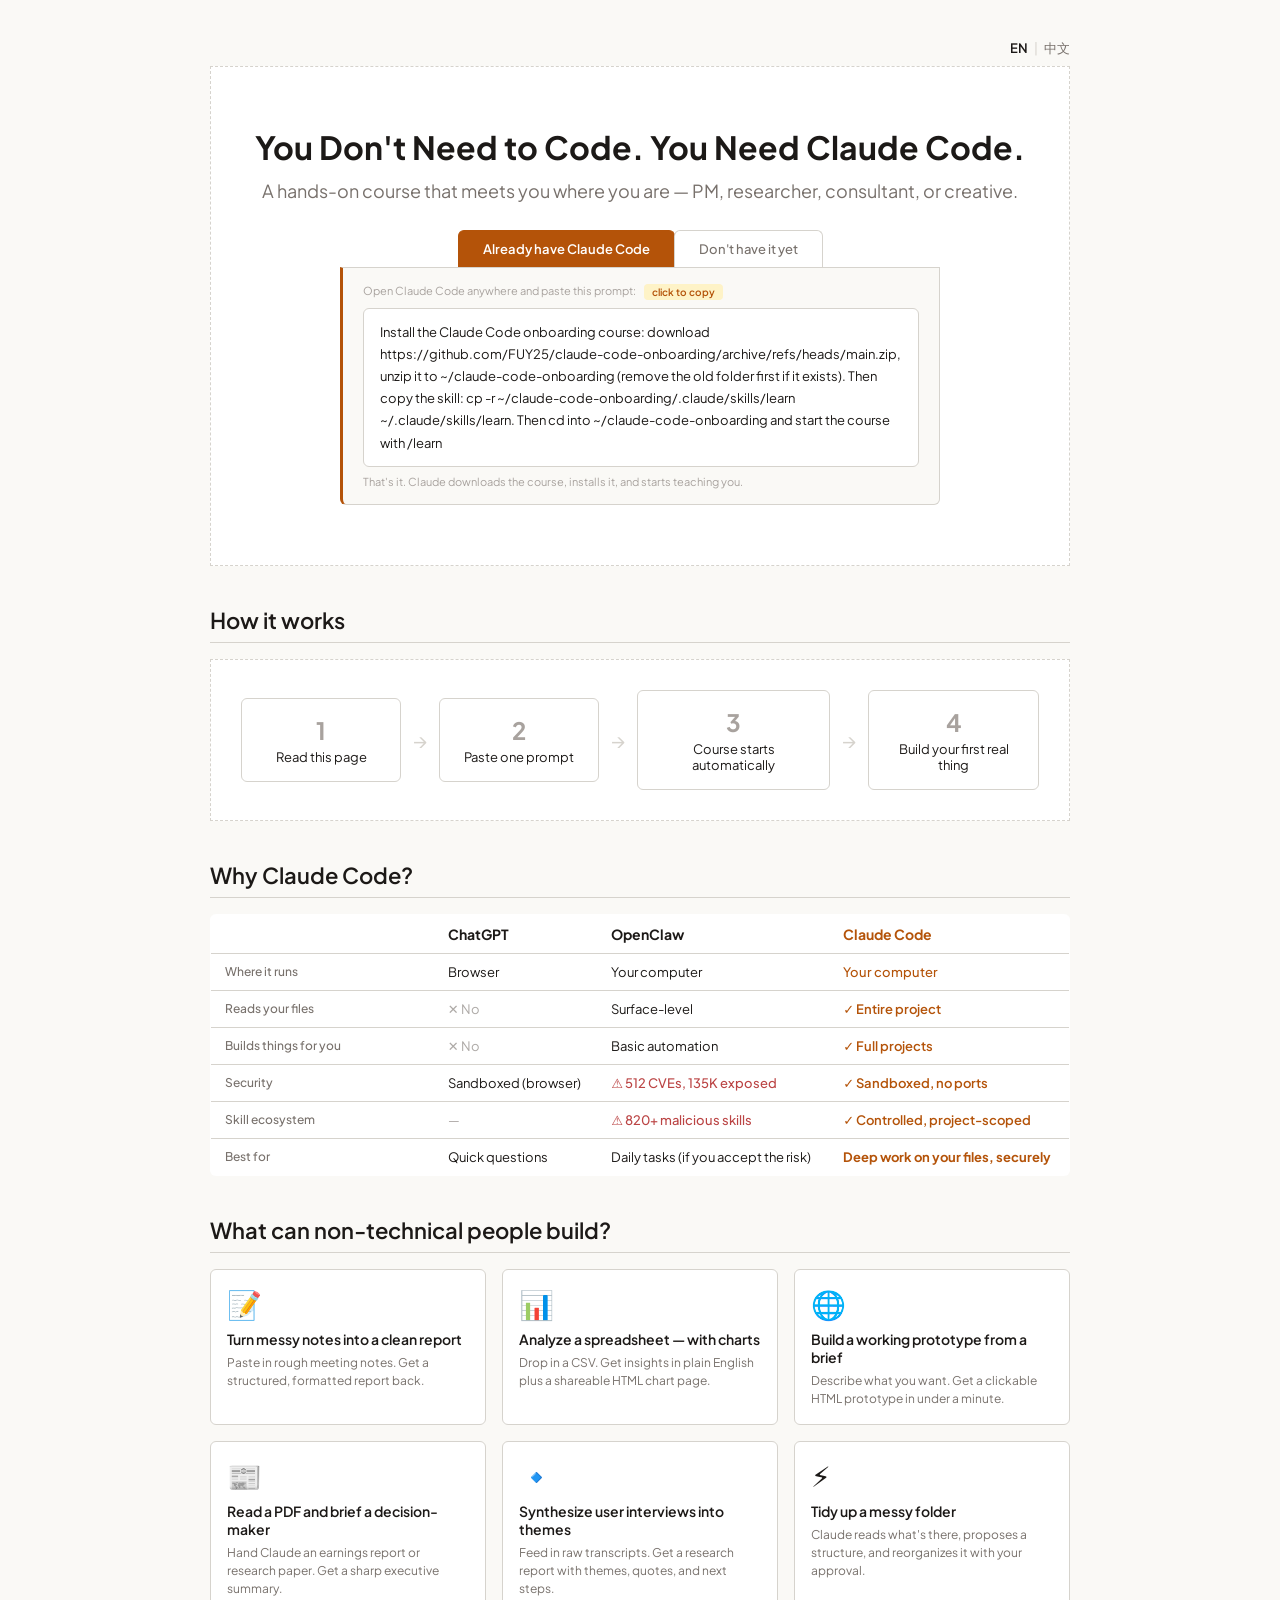
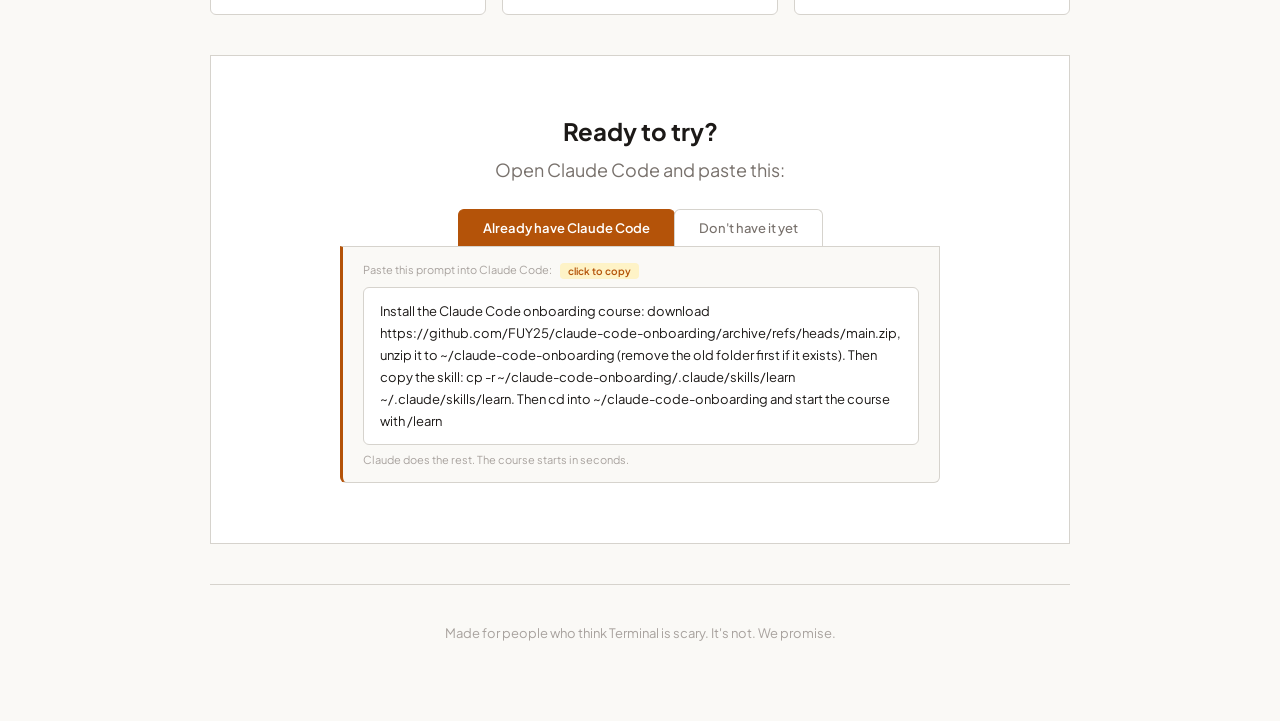
==== commit 02e08eff: "Clean up landing page noise and improve Chinese copy - Remove flow step detail text, recipe difficul" ====
--- a/docs/index.html
+++ b/docs/index.html
@@ -142,7 +142,7 @@
       <div class="install-panel active" id="panel-existing">
         <div class="prompt-label">Open Claude Code anywhere and paste this prompt: <span class="copy-badge">click to copy</span></div>
         <div class="prompt-copy" onclick="copyCmd(this)">Install the Claude Code onboarding course: download https://github.com/FUY25/claude-code-onboarding/archive/refs/heads/main.zip, unzip it to ~/claude-code-onboarding (remove the old folder first if it exists). Then copy the skill: cp -r ~/claude-code-onboarding/.claude/skills/learn ~/.claude/skills/learn. Then cd into ~/claude-code-onboarding and start the course with /learn</div>
-        <div class="prompt-hint">That's it. Claude downloads the course, installs it, and starts teaching you.<br><span style="color:#a8a29e;">You'll see a few permission prompts during setup — that's normal. Just approve them.</span></div>
+        <div class="prompt-hint">That's it. Claude downloads the course, installs it, and starts teaching you.</div>
       </div>
       <div class="install-panel" id="panel-new">
         <div style="font-size:13px;color:#78716c;margin-bottom:10px;">First, install Claude Code — it takes about 5 minutes.</div>
@@ -159,25 +159,21 @@
       <div class="flow-step">
         <div class="num">1</div>
         <div class="label">Read this page</div>
-        <div class="detail">2 min, in your browser</div>
       </div>
       <div class="flow-arrow">&rarr;</div>
       <div class="flow-step">
         <div class="num">2</div>
         <div class="label">Paste one prompt</div>
-        <div class="detail">Claude sets everything up</div>
       </div>
       <div class="flow-arrow">&rarr;</div>
       <div class="flow-step">
         <div class="num">3</div>
         <div class="label">Course starts automatically</div>
-        <div class="detail">Personalized to your role</div>
       </div>
       <div class="flow-arrow">&rarr;</div>
       <div class="flow-step">
         <div class="num">4</div>
         <div class="label">Build your first real thing</div>
-        <div class="detail">Your first project in 20 min</div>
       </div>
     </div>
   </div>
@@ -243,40 +239,33 @@
         <div class="icon">&#128221;</div>
         <h3>Turn messy notes into a clean report</h3>
         <p>Paste in rough meeting notes. Get a structured, formatted report back.</p>
-        <div class="difficulty">Beginner &bull; 10 min</div>
       </div>
       <div class="recipe">
         <div class="icon">&#128202;</div>
         <h3>Analyze a spreadsheet — with charts</h3>
         <p>Drop in a CSV. Get insights in plain English plus a shareable HTML chart page.</p>
-        <div class="difficulty">Beginner &bull; 15 min</div>
       </div>
       <div class="recipe">
         <div class="icon">&#127760;</div>
         <h3>Build a working prototype from a brief</h3>
         <p>Describe what you want. Get a clickable HTML prototype in under a minute.</p>
-        <div class="difficulty">Beginner &bull; 20 min</div>
       </div>
       <div class="recipe">
         <div class="icon">&#128240;</div>
         <h3>Read a PDF and brief a decision-maker</h3>
         <p>Hand Claude an earnings report or research paper. Get a sharp executive summary.</p>
-        <div class="difficulty">Beginner &bull; 10 min</div>
       </div>
       <div class="recipe">
         <div class="icon">&#128313;</div>
         <h3>Synthesize user interviews into themes</h3>
         <p>Feed in raw transcripts. Get a research report with themes, quotes, and next steps.</p>
-        <div class="difficulty">Beginner &bull; 10 min</div>
       </div>
       <div class="recipe">
         <div class="icon">&#9889;</div>
         <h3>Tidy up a messy folder</h3>
         <p>Claude reads what's there, proposes a structure, and reorganizes it with your approval.</p>
-        <div class="difficulty">Beginner &bull; 10 min</div>
       </div>
     </div>
-    <p style="font-size:12px;color:#a8a29e;margin-top:16px;text-align:center;">The course picks 5 applications matched to your profession — PM, business, research, creative, or tech.</p>
   </div>
 
   <!-- CTA bottom -->
@@ -291,7 +280,7 @@
       <div class="install-panel active" id="panel-existing2">
         <div class="prompt-label">Paste this prompt into Claude Code: <span class="copy-badge">click to copy</span></div>
         <div class="prompt-copy" onclick="copyCmd(this)">Install the Claude Code onboarding course: download https://github.com/FUY25/claude-code-onboarding/archive/refs/heads/main.zip, unzip it to ~/claude-code-onboarding (remove the old folder first if it exists). Then copy the skill: cp -r ~/claude-code-onboarding/.claude/skills/learn ~/.claude/skills/learn. Then cd into ~/claude-code-onboarding and start the course with /learn</div>
-        <div class="prompt-hint">Claude does the rest. The course starts in seconds.<br><span style="color:#a8a29e;">You'll see a few permission prompts during setup — that's normal. Just approve them.</span></div>
+        <div class="prompt-hint">Claude does the rest. The course starts in seconds.</div>
       </div>
       <div class="install-panel" id="panel-new2">
         <div style="font-size:13px;color:#78716c;margin-bottom:10px;">First, install Claude Code — it takes about 5 minutes.</div>
@@ -302,8 +291,7 @@
   </div>
 
   <div class="footer">
-    Made for people who think Terminal is scary. It's not. We promise.<br>
-    &copy; 2026 Claude Code Onboarding
+    Made for people who think Terminal is scary. It's not. We promise.
   </div>
 
 </div>
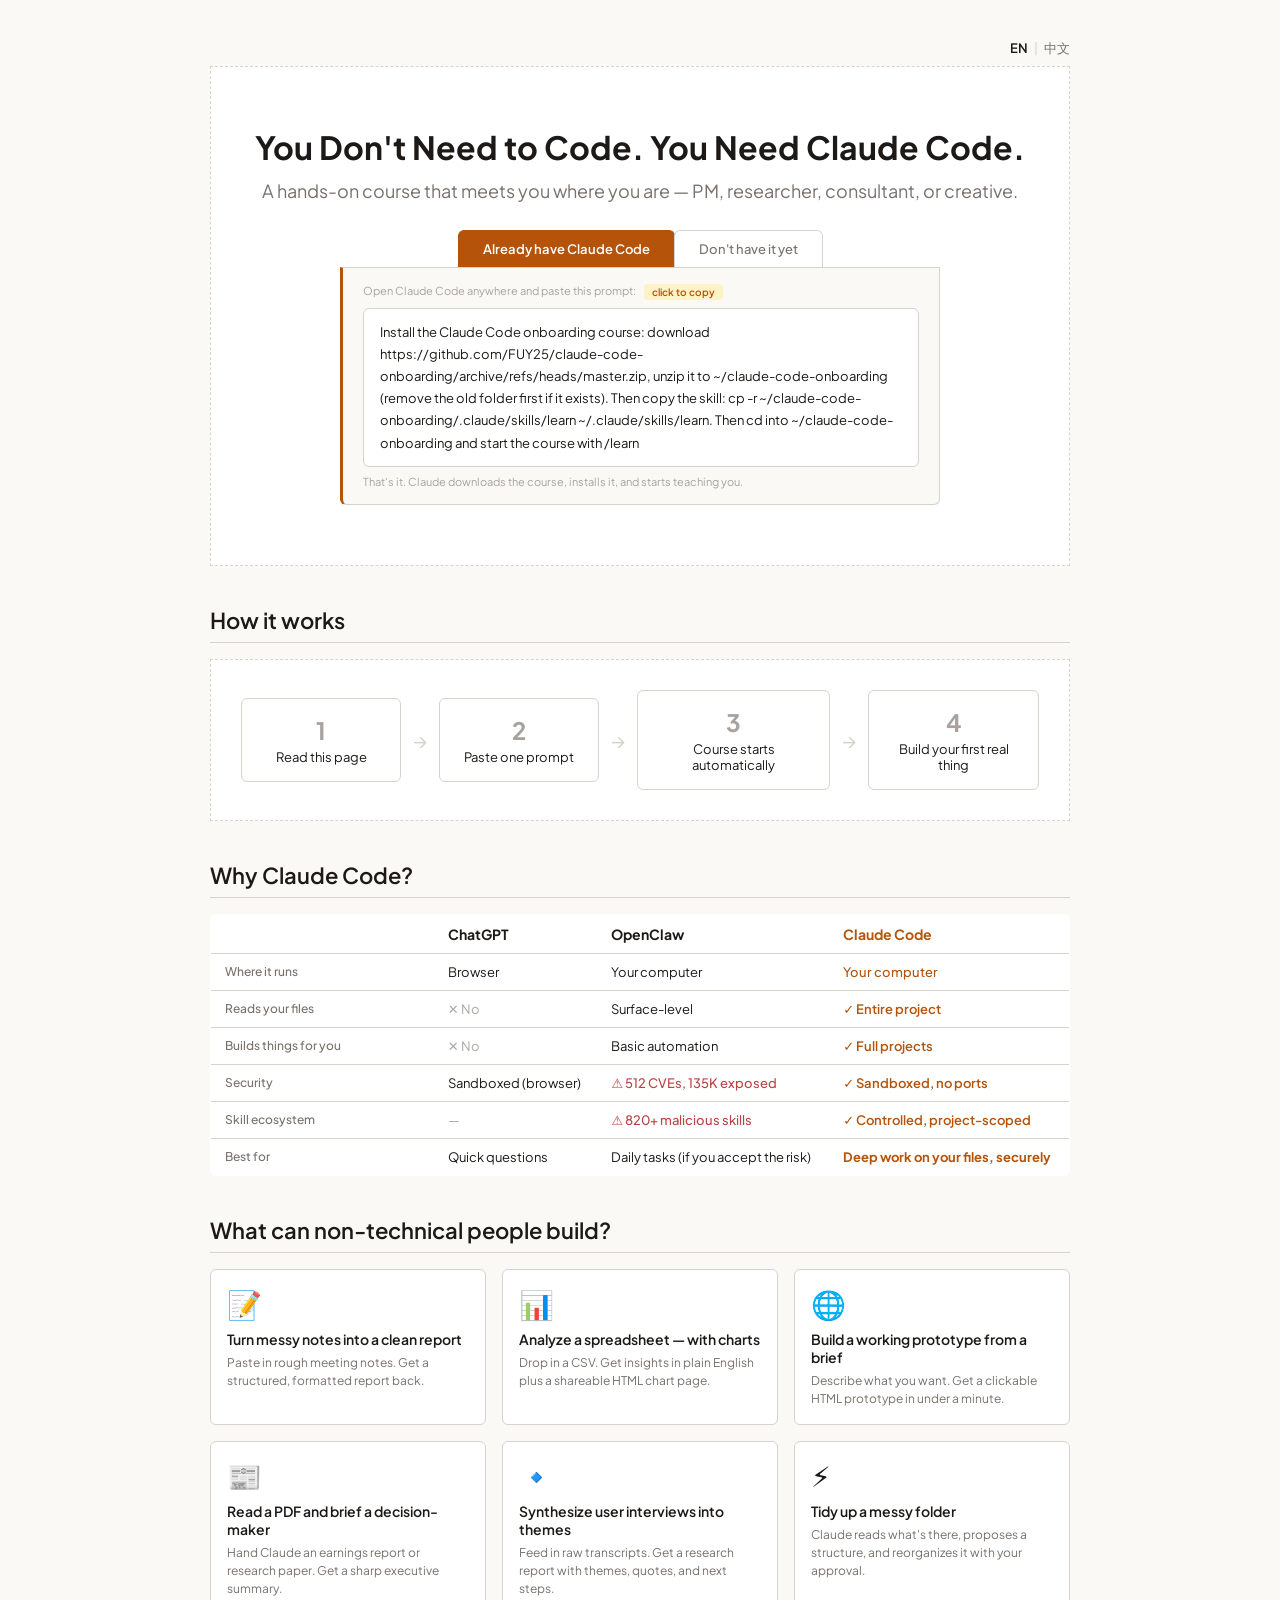
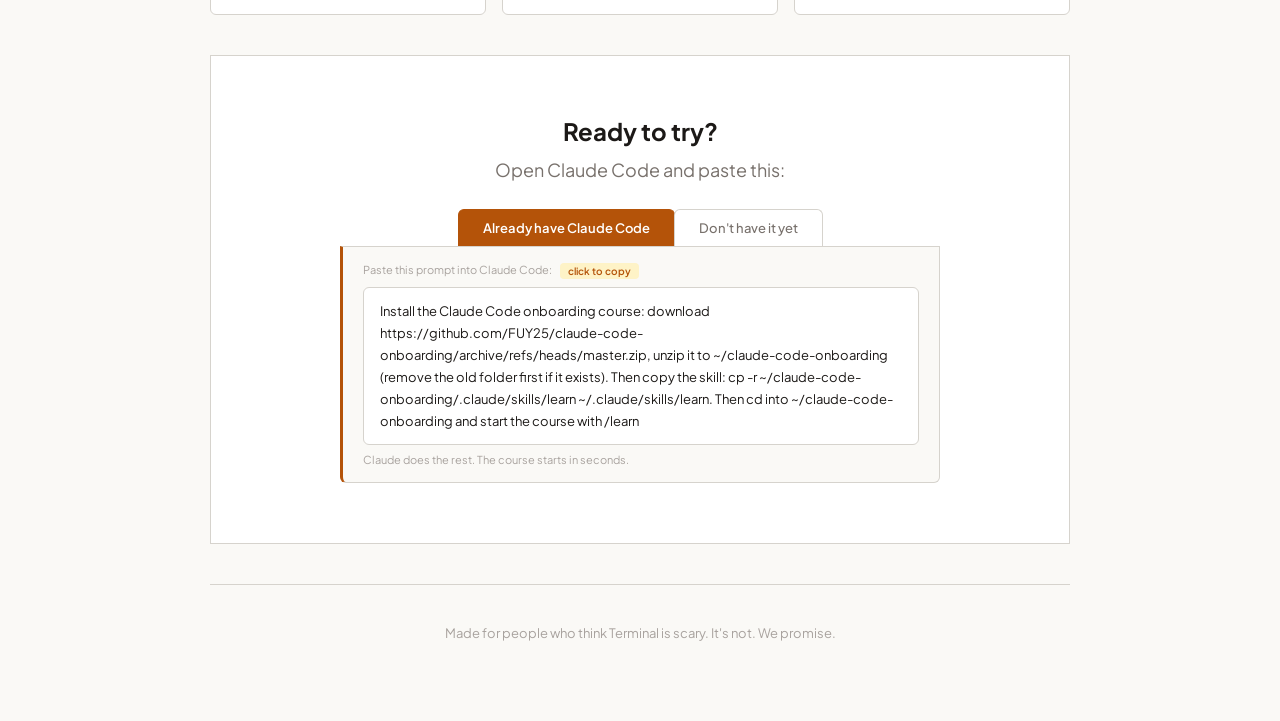
==== commit 23d6f83f: "Fix install prompt: main -> master branch in download URL Co-Authored-By: Claude Sonnet 4.6 <noreply" ====
--- a/docs/index.html
+++ b/docs/index.html
@@ -141,7 +141,7 @@
       </div>
       <div class="install-panel active" id="panel-existing">
         <div class="prompt-label">Open Claude Code anywhere and paste this prompt: <span class="copy-badge">click to copy</span></div>
-        <div class="prompt-copy" onclick="copyCmd(this)">Install the Claude Code onboarding course: download https://github.com/FUY25/claude-code-onboarding/archive/refs/heads/main.zip, unzip it to ~/claude-code-onboarding (remove the old folder first if it exists). Then copy the skill: cp -r ~/claude-code-onboarding/.claude/skills/learn ~/.claude/skills/learn. Then cd into ~/claude-code-onboarding and start the course with /learn</div>
+        <div class="prompt-copy" onclick="copyCmd(this)">Install the Claude Code onboarding course: download https://github.com/FUY25/claude-code-onboarding/archive/refs/heads/master.zip, unzip it to ~/claude-code-onboarding (remove the old folder first if it exists). Then copy the skill: cp -r ~/claude-code-onboarding/.claude/skills/learn ~/.claude/skills/learn. Then cd into ~/claude-code-onboarding and start the course with /learn</div>
         <div class="prompt-hint">That's it. Claude downloads the course, installs it, and starts teaching you.</div>
       </div>
       <div class="install-panel" id="panel-new">
@@ -279,7 +279,7 @@
       </div>
       <div class="install-panel active" id="panel-existing2">
         <div class="prompt-label">Paste this prompt into Claude Code: <span class="copy-badge">click to copy</span></div>
-        <div class="prompt-copy" onclick="copyCmd(this)">Install the Claude Code onboarding course: download https://github.com/FUY25/claude-code-onboarding/archive/refs/heads/main.zip, unzip it to ~/claude-code-onboarding (remove the old folder first if it exists). Then copy the skill: cp -r ~/claude-code-onboarding/.claude/skills/learn ~/.claude/skills/learn. Then cd into ~/claude-code-onboarding and start the course with /learn</div>
+        <div class="prompt-copy" onclick="copyCmd(this)">Install the Claude Code onboarding course: download https://github.com/FUY25/claude-code-onboarding/archive/refs/heads/master.zip, unzip it to ~/claude-code-onboarding (remove the old folder first if it exists). Then copy the skill: cp -r ~/claude-code-onboarding/.claude/skills/learn ~/.claude/skills/learn. Then cd into ~/claude-code-onboarding and start the course with /learn</div>
         <div class="prompt-hint">Claude does the rest. The course starts in seconds.</div>
       </div>
       <div class="install-panel" id="panel-new2">
